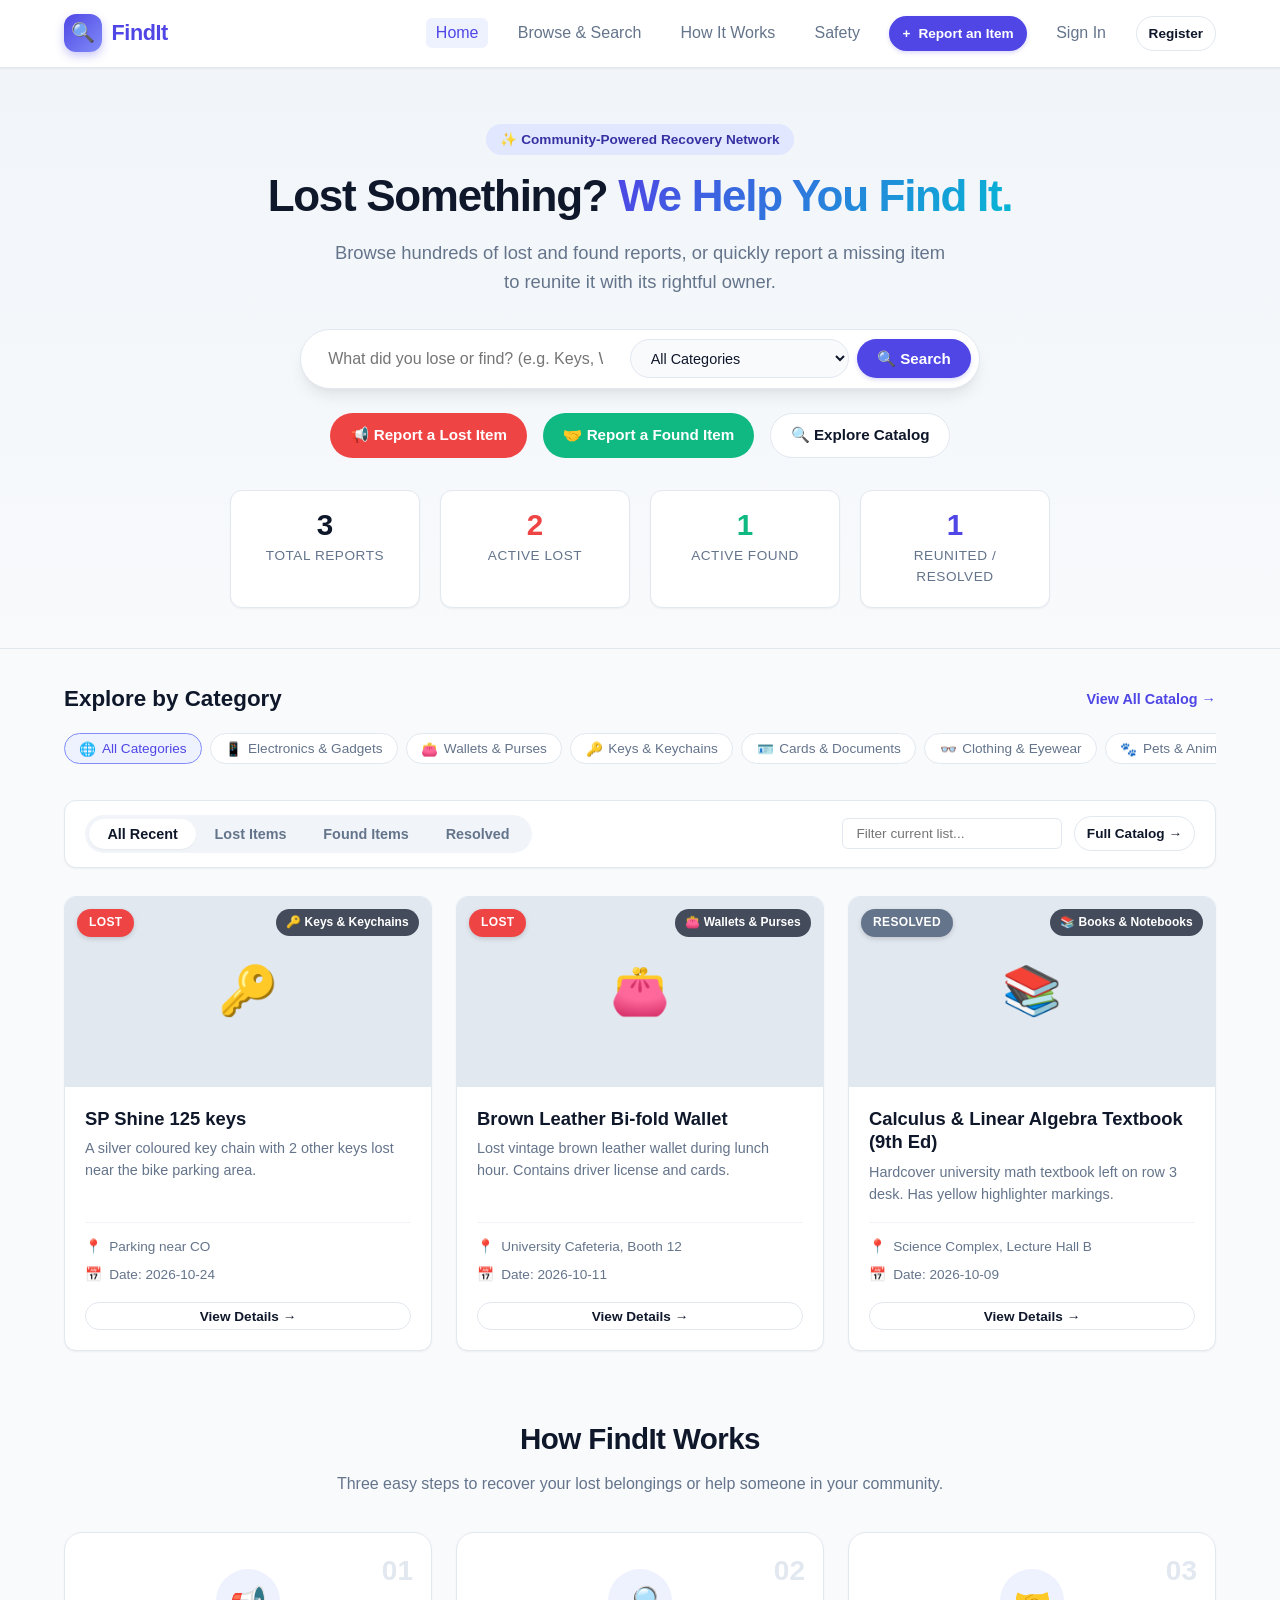
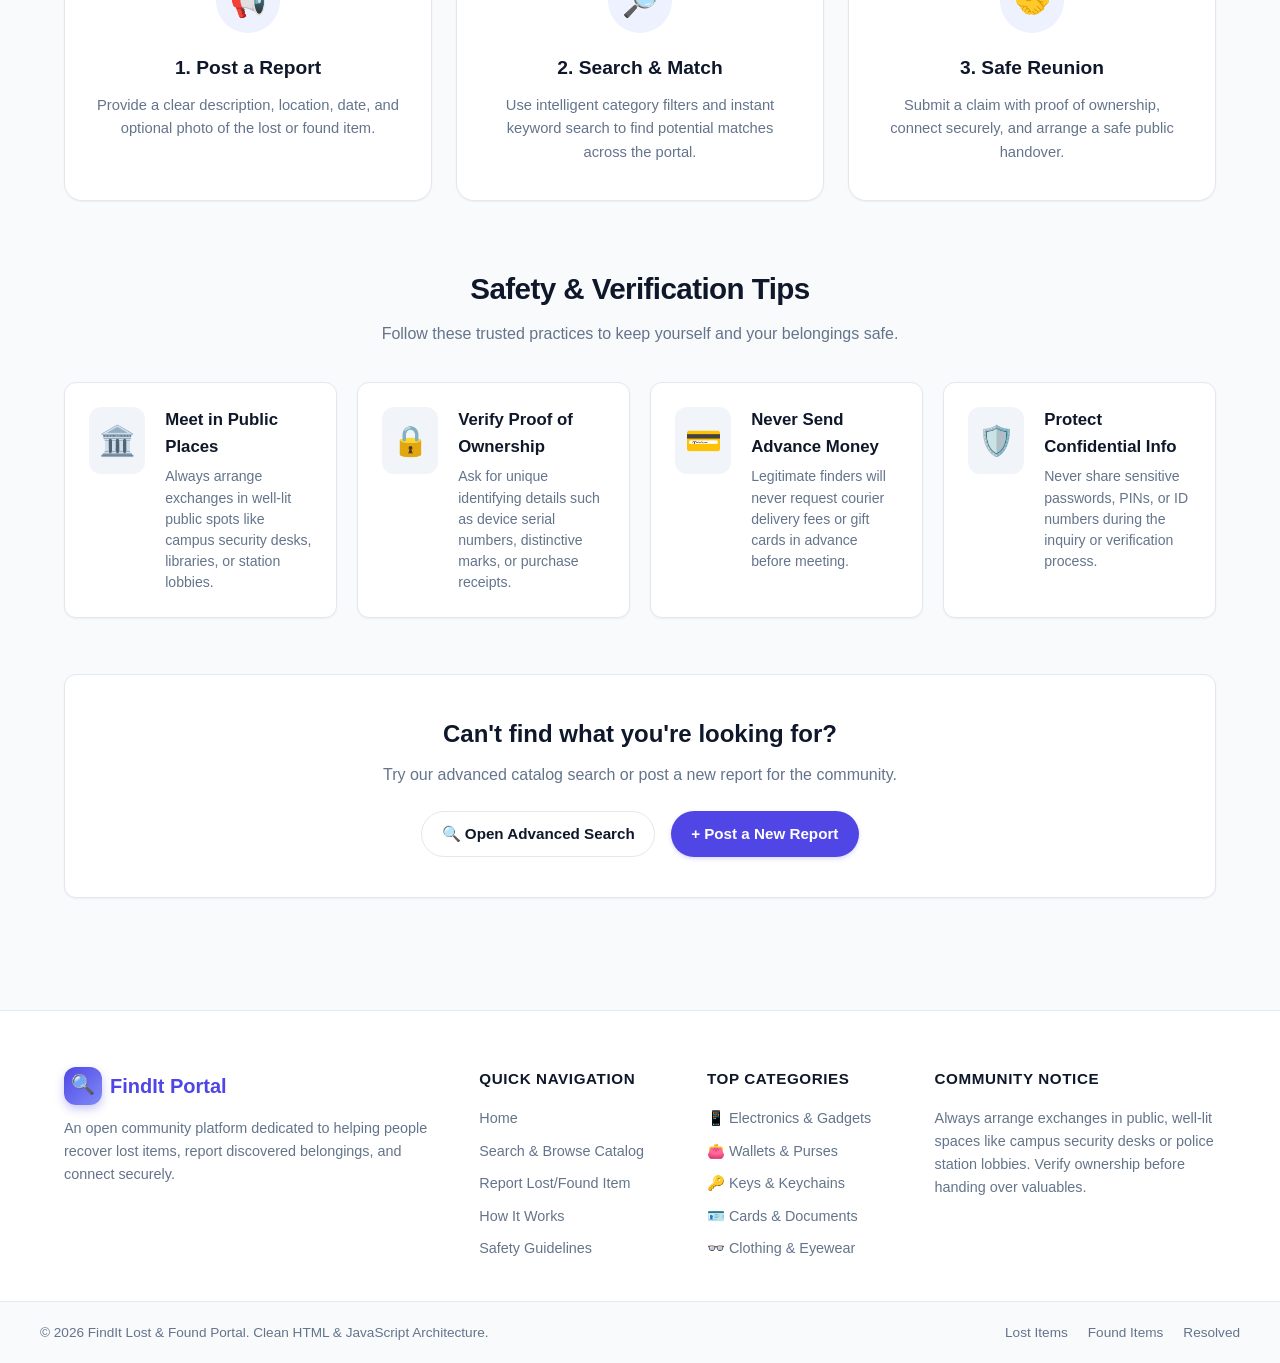
==== index.html @ b6fd7bc1 "add index files" ====
<!DOCTYPE html>
<html lang="en">
<head>
    <meta charset="UTF-8">
    <meta name="viewport" content="width=device-width, initial-scale=1.0">
    <title>FindIt - Reconnecting Lost Belongings</title>
    <meta name="description" content="FindIt is a community-powered lost and found portal. Report lost valuables, find missing items, and connect safely.">
    <!-- Main Stylesheet -->
    <link rel="stylesheet" href="css/style.css">
</head>
<body>
    <div id="homePageMarker"></div>

    <!-- Site Navigation -->
    <header class="header">
        <div class="nav-container">
            <a href="index.html" class="logo">
                <div class="logo-icon">🔍</div>
                <span>FindIt</span>
            </a>

            <!-- Mobile menu button -->
            <button class="mobile-toggle" id="mobileMenuBtn" aria-label="Toggle navigation">
                <span></span>
                <span></span>
                <span></span>
            </button>

            <nav class="nav-menu" id="navMenu">
                <ul class="nav-links">
                    <li>
                        <a href="index.html" class="nav-link active">Home</a>
                    </li>
                    <li>
                        <a href="browse.html" class="nav-link">Browse &amp; Search</a>
                    </li>
                    <li>
                        <a href="#how-it-works" class="nav-link">How It Works</a>
                    </li>
                    <li>
                        <a href="#safety" class="nav-link">Safety</a>
                    </li>
                    <li>
                        <a href="report.html" class="btn btn-primary btn-sm">
                            <span>+</span> Report an Item
                        </a>
                    </li>
                    <li>
                        <a href="login.html" class="nav-link">Sign In</a>
                    </li>
                    <li>
                        <a href="register.html" class="btn btn-secondary btn-sm">Register</a>
                    </li>
                </ul>
            </nav>
        </div>
    </header>

    <!-- Global Toast Container -->
    <div id="toastContainer" class="toast-container"></div>

    <!-- Hero Section -->
    <section class="hero">
        <div class="hero-inner">
            <div class="hero-badge">✨ Community-Powered Recovery Network</div>
            <h1 class="hero-title">Lost Something? <span>We Help You Find It.</span></h1>
            <p class="hero-desc">
                Browse hundreds of lost and found reports, or quickly report a missing item to reunite it with its rightful owner.
            </p>

            <!-- Search Bar Form (Submits to browse.html) -->
            <form id="heroSearchForm" class="search-box-wrapper" action="browse.html" method="GET">
                <input type="text" id="heroSearchInput" name="q" class="search-input" placeholder="What did you lose or find? (e.g. Keys, Wallet, Phone...)" aria-label="Search items">
                
                <select id="heroCategorySelect" name="category" class="search-category-select" aria-label="Select category">
                    <option value="">All Categories</option>
                    <option value="electronics">📱 Electronics &amp; Gadgets</option>
                    <option value="wallets">👛 Wallets &amp; Purses</option>
                    <option value="keys">🔑 Keys &amp; Keychains</option>
                    <option value="documents">🪪 Cards &amp; Documents</option>
                    <option value="clothing">👓 Clothing &amp; Eyewear</option>
                    <option value="pets">🐾 Pets &amp; Animals</option>
                    <option value="books">📚 Books &amp; Notebooks</option>
                    <option value="jewelry">⌚ Jewelry &amp; Watches</option>
                    <option value="other">📦 Other Belongings</option>
                </select>

                <button type="submit" class="btn btn-primary">
                    🔍 Search
                </button>
            </form>

            <!-- Quick Action Buttons -->
            <div style="margin-top: 1.5rem; display: flex; gap: 1rem; justify-content: center; flex-wrap: wrap;">
                <a href="report.html?type=lost" class="btn btn-danger">
                    📢 Report a Lost Item
                </a>
                <a href="report.html?type=found" class="btn btn-success">
                    🤝 Report a Found Item
                </a>
                <a href="browse.html" class="btn btn-secondary">
                    🔍 Explore Catalog
                </a>
            </div>

            <!-- Live Statistics Ribbon -->
            <div class="stats-container">
                <div class="stat-card">
                    <span class="stat-number" id="statTotal">3</span>
                    <span class="stat-label">Total Reports</span>
                </div>
                <div class="stat-card">
                    <span class="stat-number" id="statLost" style="color: var(--lost-color);">2</span>
                    <span class="stat-label">Active Lost</span>
                </div>
                <div class="stat-card">
                    <span class="stat-number" id="statFound" style="color: var(--found-color);">1</span>
                    <span class="stat-label">Active Found</span>
                </div>
                <div class="stat-card">
                    <span class="stat-number" id="statResolved" style="color: var(--primary);">1</span>
                    <span class="stat-label">Reunited / Resolved</span>
                </div>
            </div>
        </div>
    </section>

    <!-- Main Container -->
    <main class="main-wrapper">
        <!-- Category Quick Filters -->
        <div style="display: flex; justify-content: space-between; align-items: center; margin-bottom: 1rem;">
            <h2 style="font-size: 1.4rem; font-weight: 800;">Explore by Category</h2>
            <a href="browse.html" style="color: var(--primary); font-weight: 600; font-size: 0.9rem;">View All Catalog &rarr;</a>
        </div>

        <div class="category-pills">
            <button type="button" class="category-pill active" data-category="all">
                <span>🌐</span> All Categories
            </button>
            <button type="button" class="category-pill" data-category="electronics">
                <span>📱</span> Electronics &amp; Gadgets
            </button>
            <button type="button" class="category-pill" data-category="wallets">
                <span>👛</span> Wallets &amp; Purses
            </button>
            <button type="button" class="category-pill" data-category="keys">
                <span>🔑</span> Keys &amp; Keychains
            </button>
            <button type="button" class="category-pill" data-category="documents">
                <span>🪪</span> Cards &amp; Documents
            </button>
            <button type="button" class="category-pill" data-category="clothing">
                <span>👓</span> Clothing &amp; Eyewear
            </button>
            <button type="button" class="category-pill" data-category="pets">
                <span>🐾</span> Pets &amp; Animals
            </button>
            <button type="button" class="category-pill" data-category="books">
                <span>📚</span> Books &amp; Notebooks
            </button>
            <button type="button" class="category-pill" data-category="jewelry">
                <span>⌚</span> Jewelry &amp; Watches
            </button>
            <button type="button" class="category-pill" data-category="other">
                <span>📦</span> Other
            </button>
        </div>

        <!-- Section Title & Filter Tabs -->
        <div class="filter-bar">
            <div class="type-tabs">
                <button type="button" class="tab-btn active" data-type="all">All Recent</button>
                <button type="button" class="tab-btn" data-type="lost">Lost Items</button>
                <button type="button" class="tab-btn" data-type="found">Found Items</button>
                <button type="button" class="tab-btn" data-type="claimed">Resolved</button>
            </div>
            <div style="display: flex; gap: 0.75rem; align-items: center; flex-wrap: wrap;">
                <input type="text" id="quickSearchInput" class="form-control" style="width: 220px; padding: 0.45rem 0.85rem; font-size: 0.85rem;" placeholder="Filter current list...">
                <a href="browse.html" class="btn btn-secondary btn-sm">Full Catalog &rarr;</a>
            </div>
        </div>

        <!-- Items Grid Container -->
        <div class="items-grid" id="itemsGrid">
            <!-- Cards are loaded dynamically via JS & API, with initial HTML fallback -->
        </div>

        <!-- How It Works Section -->
        <section class="section-block" id="how-it-works">
            <div class="section-header">
                <h2 class="section-title">How FindIt Works</h2>
                <p class="section-subtitle">Three easy steps to recover your lost belongings or help someone in your community.</p>
            </div>

            <div class="steps-grid">
                <div class="step-card">
                    <span class="step-number">01</span>
                    <div class="step-icon">📢</div>
                    <h3 class="step-title">1. Post a Report</h3>
                    <p class="step-desc">
                        Provide a clear description, location, date, and optional photo of the lost or found item.
                    </p>
                </div>

                <div class="step-card">
                    <span class="step-number">02</span>
                    <div class="step-icon">🔎</div>
                    <h3 class="step-title">2. Search &amp; Match</h3>
                    <p class="step-desc">
                        Use intelligent category filters and instant keyword search to find potential matches across the portal.
                    </p>
                </div>

                <div class="step-card">
                    <span class="step-number">03</span>
                    <div class="step-icon">🤝</div>
                    <h3 class="step-title">3. Safe Reunion</h3>
                    <p class="step-desc">
                        Submit a claim with proof of ownership, connect securely, and arrange a safe public handover.
                    </p>
                </div>
            </div>
        </section>

        <!-- Safety Guidelines Section -->
        <section class="section-block" id="safety">
            <div class="section-header">
                <h2 class="section-title">Safety &amp; Verification Tips</h2>
                <p class="section-subtitle">Follow these trusted practices to keep yourself and your belongings safe.</p>
            </div>

            <div class="safety-grid">
                <div class="safety-card">
                    <div class="safety-icon">🏛️</div>
                    <div>
                        <h4>Meet in Public Places</h4>
                        <p>Always arrange exchanges in well-lit public spots like campus security desks, libraries, or station lobbies.</p>
                    </div>
                </div>

                <div class="safety-card">
                    <div class="safety-icon">🔒</div>
                    <div>
                        <h4>Verify Proof of Ownership</h4>
                        <p>Ask for unique identifying details such as device serial numbers, distinctive marks, or purchase receipts.</p>
                    </div>
                </div>

                <div class="safety-card">
                    <div class="safety-icon">💳</div>
                    <div>
                        <h4>Never Send Advance Money</h4>
                        <p>Legitimate finders will never request courier delivery fees or gift cards in advance before meeting.</p>
                    </div>
                </div>

                <div class="safety-card">
                    <div class="safety-icon">🛡️</div>
                    <div>
                        <h4>Protect Confidential Info</h4>
                        <p>Never share sensitive passwords, PINs, or ID numbers during the inquiry or verification process.</p>
                    </div>
                </div>
            </div>
        </section>

        <!-- Bottom CTA Bar -->
        <div style="text-align: center; margin-top: 3.5rem; padding: 2.5rem; background: #ffffff; border-radius: var(--radius-md); border: 1px solid var(--border-color); box-shadow: var(--shadow-sm);">
            <h3 style="font-size: 1.5rem; font-weight: 800; margin-bottom: 0.5rem;">Can't find what you're looking for?</h3>
            <p style="color: var(--text-muted); margin-bottom: 1.5rem;">Try our advanced catalog search or post a new report for the community.</p>
            <div style="display: flex; gap: 1rem; justify-content: center; flex-wrap: wrap;">
                <a href="browse.html" class="btn btn-secondary">🔍 Open Advanced Search</a>
                <a href="report.html" class="btn btn-primary">+ Post a New Report</a>
            </div>
        </div>
    </main>

    <!-- Item Details Modal -->
    <div class="modal-overlay" id="itemDetailModal">
        <div class="modal-box">
            <div class="modal-header">
                <h3 id="detailModalTitle">Item Details</h3>
                <button type="button" class="modal-close-btn" data-close-modal title="Close">&times;</button>
            </div>
            <div class="modal-body" id="detailModalBody">
                <!-- Content inserted dynamically -->
            </div>
        </div>
    </div>

    <!-- Quick Claim Modal Dialog -->
    <div class="modal-overlay" id="claimModal">
        <div class="modal-box">
            <div class="modal-header">
                <h3>Submit Claim Inquiry</h3>
                <button type="button" class="modal-close-btn" data-close-modal title="Close">&times;</button>
            </div>
            <div class="modal-body">
                <p style="font-size: 0.9rem; color: var(--text-muted); margin-bottom: 1.25rem;">
                    You are claiming: <strong id="claimModalItemTitle" style="color: var(--text-main);">this item</strong>. Please provide your contact info and proof of ownership.
                </p>

                <form id="claimForm">
                    <input type="hidden" id="claimItemId" name="item_id" value="">

                    <div class="form-group">
                        <label class="form-label" for="claimantName">Your Full Name <span class="required">*</span></label>
                        <input type="text" id="claimantName" name="claimant_name" class="form-control" placeholder="John Doe" required>
                    </div>

                    <div class="form-group">
                        <label class="form-label" for="claimantEmail">Your Email Address <span class="required">*</span></label>
                        <input type="email" id="claimantEmail" name="claimant_email" class="form-control" placeholder="john@example.com" required>
                    </div>

                    <div class="form-group">
                        <label class="form-label" for="claimantPhone">Phone Number (Optional)</label>
                        <input type="tel" id="claimantPhone" name="claimant_phone" class="form-control" placeholder="+1 (555) 000-0000">
                    </div>

                    <div class="form-group">
                        <label class="form-label" for="claimMessage">Proof of Ownership / Message <span class="required">*</span></label>
                        <textarea id="claimMessage" name="claim_message" class="form-control" rows="3" placeholder="Describe unique identifying features, lock screen image, purchase receipt, serial number, or exact contents..." required></textarea>
                    </div>

                    <div style="display: flex; gap: 0.75rem; justify-content: flex-end; margin-top: 1.5rem;">
                        <button type="button" class="btn btn-secondary" data-close-modal>Cancel</button>
                        <button type="submit" class="btn btn-primary">Send Claim Inquiry</button>
                    </div>
                </form>
            </div>
        </div>
    </div>

    <!-- Global Footer -->
    <footer class="footer">
        <div class="footer-top">
            <div class="footer-col">
                <div class="footer-logo">
                    <span class="logo-icon">🔍</span>
                    <strong>FindIt Portal</strong>
                </div>
                <p class="footer-tagline">
                    An open community platform dedicated to helping people recover lost items, report discovered belongings, and connect securely.
                </p>
            </div>

            <div class="footer-col">
                <h4>Quick Navigation</h4>
                <ul class="footer-links">
                    <li><a href="index.html">Home</a></li>
                    <li><a href="browse.html">Search &amp; Browse Catalog</a></li>
                    <li><a href="report.html">Report Lost/Found Item</a></li>
                    <li><a href="#how-it-works">How It Works</a></li>
                    <li><a href="#safety">Safety Guidelines</a></li>
                </ul>
            </div>

            <div class="footer-col">
                <h4>Top Categories</h4>
                <ul class="footer-links">
                    <li><a href="browse.html?category=electronics">📱 Electronics &amp; Gadgets</a></li>
                    <li><a href="browse.html?category=wallets">👛 Wallets &amp; Purses</a></li>
                    <li><a href="browse.html?category=keys">🔑 Keys &amp; Keychains</a></li>
                    <li><a href="browse.html?category=documents">🪪 Cards &amp; Documents</a></li>
                    <li><a href="browse.html?category=clothing">👓 Clothing &amp; Eyewear</a></li>
                </ul>
            </div>

            <div class="footer-col">
                <h4>Community Notice</h4>
                <p class="footer-text">
                    Always arrange exchanges in public, well-lit spaces like campus security desks or police station lobbies. Verify ownership before handing over valuables.
                </p>
            </div>
        </div>

        <div class="footer-bottom">
            <div class="footer-container">
                <p>&copy; 2026 FindIt Lost &amp; Found Portal. Clean HTML &amp; JavaScript Architecture.</p>
                <div class="footer-bottom-links">
                    <a href="browse.html?type=lost">Lost Items</a>
                    <a href="browse.html?type=found">Found Items</a>
                    <a href="browse.html?type=claimed">Resolved</a>
                </div>
            </div>
        </div>
    </footer>

    <!-- Initial Seed Items Fallback (Enables instant rendering offline/statically) -->
    <script>
        window.initialItems = [
            {
                id: 7,
                type: "lost",
                title: "SP Shine 125 keys",
                category: "keys",
                description: "A silver coloured key chain with 2 other keys lost near the bike parking area.",
                location: "Parking near CO",
                item_date: "2026-10-24",
                image_url: null,
                status: "active",
                contact_name: "Apoorv Pandey",
                contact_email: "apoorvpandey678@gmail.com"
            },
            {
                id: 2,
                type: "lost",
                title: "Brown Leather Bi-fold Wallet",
                category: "wallets",
                description: "Lost vintage brown leather wallet during lunch hour. Contains driver license and cards.",
                location: "University Cafeteria, Booth 12",
                item_date: "2026-10-11",
                image_url: null,
                status: "active",
                contact_name: "John Doe",
                contact_email: "john@example.com"
            },
            {
                id: 6,
                type: "found",
                title: "Calculus & Linear Algebra Textbook (9th Ed)",
                category: "books",
                description: "Hardcover university math textbook left on row 3 desk. Has yellow highlighter markings.",
                location: "Science Complex, Lecture Hall B",
                item_date: "2026-10-09",
                image_url: null,
                status: "claimed",
                contact_name: "Department Helpdesk",
                contact_email: "helpdesk@example.com"
            }
        ];
    </script>

    <!-- Global App Scripts -->
    <script src="js/validation.js"></script>
    <script src="js/app.js"></script>
</body>
</html>
---- css/style.css ----
/* ==========================================================================
   FindIt - Lost & Found Portal Stylesheet
   Modern, Clean, Responsive Design
   ========================================================================== */

:root {
  --primary: #4f46e5;
  --primary-hover: #4338ca;
  --primary-light: #eef2ff;
  --lost-color: #ef4444;
  --lost-light: #fef2f2;
  --found-color: #10b981;
  --found-light: #ecfdf5;
  --claimed-color: #64748b;
  --claimed-light: #f1f5f9;
  --text-main: #0f172a;
  --text-muted: #64748b;
  --bg-body: #f8fafc;
  --bg-card: #ffffff;
  --border-color: #e2e8f0;
  --border-focus: #818cf8;
  --radius-sm: 6px;
  --radius-md: 12px;
  --radius-lg: 18px;
  --radius-full: 9999px;
  --shadow-sm: 0 1px 2px 0 rgb(0 0 0 / 0.05);
  --shadow-md: 0 4px 6px -1px rgb(0 0 0 / 0.08), 0 2px 4px -2px rgb(0 0 0 / 0.06);
  --shadow-lg: 0 10px 15px -3px rgb(0 0 0 / 0.08), 0 4px 6px -4px rgb(0 0 0 / 0.05);
  --shadow-xl: 0 20px 25px -5px rgb(0 0 0 / 0.1), 0 8px 10px -6px rgb(0 0 0 / 0.08);
  --transition: all 0.2s cubic-bezier(0.16, 1, 0.3, 1);
}

* {
  box-sizing: border-box;
  margin: 0;
  padding: 0;
}

body {
  font-family: -apple-system, BlinkMacSystemFont, "Segoe UI", Roboto, "Helvetica Neue", Arial, sans-serif;
  background-color: var(--bg-body);
  color: var(--text-main);
  line-height: 1.6;
  min-height: 100vh;
  display: flex;
  flex-direction: column;
}

a {
  color: inherit;
  text-decoration: none;
}

img {
  max-width: 100%;
  display: block;
}

/* ==========================================================================
   Header & Navigation
   ========================================================================== */
.header {
  background-color: #ffffff;
  border-bottom: 1px solid var(--border-color);
  position: sticky;
  top: 0;
  z-index: 50;
  box-shadow: var(--shadow-sm);
}

.nav-container {
  max-width: 1200px;
  margin: 0 auto;
  padding: 0.9rem 1.5rem;
  display: flex;
  justify-content: space-between;
  align-items: center;
}

.logo {
  display: flex;
  align-items: center;
  gap: 0.6rem;
  font-size: 1.35rem;
  font-weight: 800;
  color: var(--primary);
  letter-spacing: -0.02em;
}

.logo-icon {
  width: 38px;
  height: 38px;
  background: linear-gradient(135deg, var(--primary), #818cf8);
  color: #fff;
  border-radius: var(--radius-md);
  display: flex;
  align-items: center;
  justify-content: center;
  font-size: 1.2rem;
  box-shadow: 0 4px 10px rgba(79, 70, 229, 0.3);
}

.nav-links {
  display: flex;
  align-items: center;
  gap: 1.25rem;
  list-style: none;
}

.user-pill-container {
  display: flex;
  align-items: center;
  gap: 0.75rem;
  padding-left: 0.5rem;
  border-left: 1px solid var(--border-color);
}

.user-greeting {
  font-size: 0.9rem;
  color: var(--text-muted);
}

.admin-badge {
  background: #fef3c7;
  color: #b45309;
  padding: 0.2rem 0.6rem;
  border-radius: var(--radius-full);
  font-size: 0.75rem;
  font-weight: 700;
  text-transform: uppercase;
}

.mobile-toggle {
  display: none;
  background: transparent;
  border: none;
  cursor: pointer;
  padding: 0.5rem;
  flex-direction: column;
  gap: 5px;
}

.mobile-toggle span {
  display: block;
  width: 24px;
  height: 2px;
  background-color: var(--text-main);
  transition: var(--transition);
}

/* ==========================================================================
   Alerts & Notifications
   ========================================================================== */
.flash-wrapper {
  max-width: 1200px;
  margin: 1rem auto 0;
  padding: 0 1.5rem;
}

.alert {
  padding: 1rem 1.25rem;
  border-radius: var(--radius-md);
  margin-bottom: 1.25rem;
  display: flex;
  align-items: center;
  gap: 0.85rem;
  font-size: 0.95rem;
  font-weight: 500;
  box-shadow: var(--shadow-sm);
  position: relative;
}

.alert-success {
  background-color: #ecfdf5;
  color: #065f46;
  border: 1px solid #a7f3d0;
}

.alert-danger {
  background-color: #fef2f2;
  color: #991b1b;
  border: 1px solid #fecaca;
}

.alert-warning {
  background-color: #fffbeb;
  color: #92400e;
  border: 1px solid #fde68a;
}

.alert-info {
  background-color: #eff6ff;
  color: #1e40af;
  border: 1px solid #bfdbfe;
}

.alert-icon {
  font-size: 1.25rem;
  font-weight: 800;
  line-height: 1;
}

.alert-content {
  flex: 1;
}

.alert-close {
  background: transparent;
  border: none;
  font-size: 1.25rem;
  cursor: pointer;
  color: inherit;
  opacity: 0.6;
  transition: opacity 0.2s;
}

.alert-close:hover {
  opacity: 1;
}

/* Form Validation States */
.field-error {
  color: var(--lost-color);
  font-size: 0.82rem;
  margin-top: 0.35rem;
  display: block;
  font-weight: 500;
}

.form-control.is-invalid {
  border-color: var(--lost-color) !important;
  background-color: #fffafa;
}

.form-control.is-valid {
  border-color: var(--found-color) !important;
}

/* Breadcrumbs */
.breadcrumbs {
  display: flex;
  align-items: center;
  gap: 0.5rem;
  font-size: 0.85rem;
  color: var(--text-muted);
  margin-bottom: 1.5rem;
}

.breadcrumbs a {
  color: var(--primary);
  text-decoration: none;
}

.breadcrumbs a:hover {
  text-decoration: underline;
}

.breadcrumbs span.divider {
  color: #cbd5e1;
}

.nav-link {
  font-weight: 500;
  color: var(--text-muted);
  transition: var(--transition);
  padding: 0.4rem 0.6rem;
  border-radius: var(--radius-sm);
}

.nav-link:hover, .nav-link.active {
  color: var(--primary);
  background: var(--primary-light);
}

.btn {
  display: inline-flex;
  align-items: center;
  justify-content: center;
  gap: 0.5rem;
  padding: 0.6rem 1.2rem;
  border-radius: var(--radius-full);
  font-weight: 600;
  font-size: 0.95rem;
  cursor: pointer;
  transition: var(--transition);
  border: 1px solid transparent;
  outline: none;
}

.btn-primary {
  background-color: var(--primary);
  color: #ffffff;
  box-shadow: 0 2px 4px rgba(79, 70, 229, 0.2);
}

.btn-primary:hover {
  background-color: var(--primary-hover);
  transform: translateY(-1px);
  box-shadow: 0 4px 8px rgba(79, 70, 229, 0.3);
}

.btn-secondary {
  background-color: #ffffff;
  color: var(--text-main);
  border-color: var(--border-color);
}

.btn-secondary:hover {
  background-color: #f1f5f9;
  border-color: #cbd5e1;
}

.btn-danger {
  background-color: var(--lost-color);
  color: #ffffff;
}

.btn-danger:hover {
  background-color: #dc2626;
}

.btn-success {
  background-color: var(--found-color);
  color: #ffffff;
}

.btn-success:hover {
  background-color: #059669;
}

.btn-sm {
  padding: 0.35rem 0.75rem;
  font-size: 0.85rem;
}

/* ==========================================================================
   Hero Section
   ========================================================================== */
.hero {
  background: linear-gradient(180deg, #f1f5f9 0%, var(--bg-body) 100%);
  padding: 3.5rem 1.5rem 2.5rem;
  text-align: center;
  border-bottom: 1px solid var(--border-color);
}

.hero-inner {
  max-width: 820px;
  margin: 0 auto;
}

.hero-badge {
  display: inline-flex;
  align-items: center;
  gap: 0.4rem;
  padding: 0.3rem 0.9rem;
  background-color: #e0e7ff;
  color: #3730a3;
  border-radius: var(--radius-full);
  font-size: 0.85rem;
  font-weight: 600;
  margin-bottom: 1rem;
}

.hero-title {
  font-size: 2.75rem;
  font-weight: 800;
  letter-spacing: -0.03em;
  line-height: 1.15;
  color: #0f172a;
  margin-bottom: 1rem;
}

.hero-title span {
  background: linear-gradient(120deg, #4f46e5, #06b6d4);
  -webkit-background-clip: text;
  -webkit-text-fill-color: transparent;
}

.hero-desc {
  font-size: 1.15rem;
  color: var(--text-muted);
  margin-bottom: 2rem;
  max-width: 620px;
  margin-left: auto;
  margin-right: auto;
}

/* Quick Search Box */
.search-box-wrapper {
  background: #ffffff;
  padding: 0.5rem;
  border-radius: var(--radius-full);
  box-shadow: var(--shadow-lg);
  border: 1px solid var(--border-color);
  display: flex;
  align-items: center;
  gap: 0.5rem;
  max-width: 680px;
  margin: 0 auto;
}

.search-input {
  flex: 1;
  border: none;
  outline: none;
  padding: 0.75rem 1.2rem;
  font-size: 1rem;
  background: transparent;
}

.search-category-select {
  border: none;
  background: #f8fafc;
  padding: 0.6rem 1rem;
  border-radius: var(--radius-full);
  font-size: 0.9rem;
  font-weight: 500;
  color: var(--text-main);
  outline: none;
  cursor: pointer;
  border: 1px solid var(--border-color);
}

/* Stats Ribbon */
.stats-container {
  display: grid;
  grid-template-columns: repeat(4, 1fr);
  gap: 1.25rem;
  max-width: 900px;
  margin: 2rem auto 0;
}

.stat-card {
  background: #ffffff;
  padding: 1.2rem 1rem;
  border-radius: var(--radius-md);
  border: 1px solid var(--border-color);
  box-shadow: var(--shadow-sm);
  display: flex;
  flex-direction: column;
  align-items: center;
  transition: var(--transition);
}

.stat-card:hover {
  transform: translateY(-2px);
  box-shadow: var(--shadow-md);
}

.stat-number {
  font-size: 1.85rem;
  font-weight: 800;
  color: var(--text-main);
  line-height: 1;
  margin-bottom: 0.3rem;
}

.stat-label {
  font-size: 0.85rem;
  color: var(--text-muted);
  font-weight: 500;
  text-transform: uppercase;
  letter-spacing: 0.04em;
}

/* ==========================================================================
   Main Content Layout & Filter Tabs
   ========================================================================== */
.main-wrapper {
  max-width: 1200px;
  margin: 2rem auto;
  padding: 0 1.5rem;
  flex: 1;
  width: 100%;
}

.filter-bar {
  display: flex;
  flex-wrap: wrap;
  justify-content: space-between;
  align-items: center;
  gap: 1rem;
  margin-bottom: 1.75rem;
  background: #ffffff;
  padding: 0.85rem 1.25rem;
  border-radius: var(--radius-md);
  border: 1px solid var(--border-color);
  box-shadow: var(--shadow-sm);
}

.type-tabs {
  display: flex;
  background: #f1f5f9;
  padding: 0.25rem;
  border-radius: var(--radius-full);
}

.tab-btn {
  padding: 0.45rem 1.15rem;
  border-radius: var(--radius-full);
  font-size: 0.9rem;
  font-weight: 600;
  border: none;
  background: transparent;
  color: var(--text-muted);
  cursor: pointer;
  transition: var(--transition);
}

.tab-btn.active {
  background: #ffffff;
  color: var(--text-main);
  box-shadow: var(--shadow-sm);
}

.sort-wrapper {
  display: flex;
  align-items: center;
  gap: 0.5rem;
  font-size: 0.9rem;
  color: var(--text-muted);
}

.sort-select {
  padding: 0.45rem 0.8rem;
  border-radius: var(--radius-sm);
  border: 1px solid var(--border-color);
  background: #ffffff;
  font-size: 0.9rem;
  color: var(--text-main);
  outline: none;
  cursor: pointer;
}

/* Category Pills Bar */
.category-pills {
  display: flex;
  gap: 0.5rem;
  overflow-x: auto;
  padding-bottom: 0.75rem;
  margin-bottom: 1.5rem;
  scrollbar-width: thin;
}

.category-pill {
  white-space: nowrap;
  padding: 0.4rem 0.9rem;
  border-radius: var(--radius-full);
  font-size: 0.85rem;
  font-weight: 500;
  background: #ffffff;
  border: 1px solid var(--border-color);
  color: var(--text-muted);
  cursor: pointer;
  transition: var(--transition);
  display: inline-flex;
  align-items: center;
  gap: 0.35rem;
}

.category-pill:hover, .category-pill.active {
  background: var(--primary-light);
  color: var(--primary);
  border-color: var(--border-focus);
}

/* ==========================================================================
   Items Grid & Cards
   ========================================================================== */
.items-grid {
  display: grid;
  grid-template-columns: repeat(auto-fill, minmax(290px, 1fr));
  gap: 1.5rem;
}

.item-card {
  background: var(--bg-card);
  border-radius: var(--radius-md);
  border: 1px solid var(--border-color);
  overflow: hidden;
  box-shadow: var(--shadow-sm);
  transition: var(--transition);
  display: flex;
  flex-direction: column;
}

.item-card:hover {
  transform: translateY(-4px);
  box-shadow: var(--shadow-lg);
  border-color: #cbd5e1;
}

.card-img-wrapper {
  position: relative;
  height: 190px;
  background-color: #e2e8f0;
  display: flex;
  align-items: center;
  justify-content: center;
  overflow: hidden;
}

.card-img {
  width: 100%;
  height: 100%;
  object-fit: cover;
  transition: transform 0.3s ease;
}

.item-card:hover .card-img {
  transform: scale(1.03);
}

.card-placeholder-icon {
  font-size: 3rem;
  color: #94a3b8;
}

/* Badges */
.badge {
  position: absolute;
  top: 12px;
  left: 12px;
  padding: 0.3rem 0.75rem;
  border-radius: var(--radius-full);
  font-size: 0.75rem;
  font-weight: 700;
  letter-spacing: 0.03em;
  text-transform: uppercase;
  box-shadow: 0 2px 5px rgba(0,0,0,0.15);
}

.badge-lost {
  background-color: var(--lost-color);
  color: #ffffff;
}

.badge-found {
  background-color: var(--found-color);
  color: #ffffff;
}

.badge-claimed {
  background-color: var(--claimed-color);
  color: #ffffff;
}

.category-tag {
  position: absolute;
  top: 12px;
  right: 12px;
  padding: 0.25rem 0.65rem;
  border-radius: var(--radius-full);
  font-size: 0.75rem;
  font-weight: 600;
  background-color: rgba(15, 23, 42, 0.75);
  color: #ffffff;
  backdrop-filter: blur(4px);
}

.card-body {
  padding: 1.25rem;
  display: flex;
  flex-direction: column;
  flex: 1;
}

.card-title {
  font-size: 1.15rem;
  font-weight: 700;
  color: var(--text-main);
  margin-bottom: 0.5rem;
  line-height: 1.3;
}

.card-desc {
  font-size: 0.9rem;
  color: var(--text-muted);
  margin-bottom: 1rem;
  line-height: 1.5;
  display: -webkit-box;
  -webkit-line-clamp: 2;
  -webkit-box-orient: vertical;
  overflow: hidden;
  flex: 1;
}

.card-meta {
  display: flex;
  flex-direction: column;
  gap: 0.4rem;
  font-size: 0.85rem;
  color: var(--text-muted);
  border-top: 1px solid #f1f5f9;
  padding-top: 0.85rem;
  margin-bottom: 1rem;
}

.meta-item {
  display: flex;
  align-items: center;
  gap: 0.45rem;
}

.card-actions {
  display: flex;
  gap: 0.5rem;
}

/* Empty State */
.empty-state {
  grid-column: 1 / -1;
  text-align: center;
  padding: 4rem 1.5rem;
  background: #ffffff;
  border-radius: var(--radius-md);
  border: 1px dashed var(--border-color);
}

.empty-state-icon {
  font-size: 3.5rem;
  margin-bottom: 1rem;
  color: #94a3b8;
}

.empty-state h3 {
  font-size: 1.35rem;
  font-weight: 700;
  margin-bottom: 0.5rem;
}

.empty-state p {
  color: var(--text-muted);
  margin-bottom: 1.5rem;
}

/* ==========================================================================
   Report & Form Pages
   ========================================================================== */
.form-container {
  max-width: 760px;
  margin: 2.5rem auto;
  background: #ffffff;
  padding: 2.5rem;
  border-radius: var(--radius-lg);
  border: 1px solid var(--border-color);
  box-shadow: var(--shadow-md);
}

.form-header {
  margin-bottom: 2rem;
  text-align: center;
}

.form-header h1 {
  font-size: 2rem;
  font-weight: 800;
  letter-spacing: -0.02em;
  margin-bottom: 0.5rem;
}

.form-header p {
  color: var(--text-muted);
}

/* Type Toggle Buttons */
.type-selector {
  display: grid;
  grid-template-columns: 1fr 1fr;
  gap: 1rem;
  margin-bottom: 2rem;
}

.type-option-label {
  display: flex;
  flex-direction: column;
  align-items: center;
  justify-content: center;
  padding: 1.25rem 1rem;
  border: 2px solid var(--border-color);
  border-radius: var(--radius-md);
  cursor: pointer;
  transition: var(--transition);
  font-weight: 700;
  font-size: 1.05rem;
  text-align: center;
  position: relative;
}

.type-option-label input[type="radio"] {
  position: absolute;
  opacity: 0;
}

.type-option-label.lost-option {
  color: var(--lost-color);
}

.type-option-label.found-option {
  color: var(--found-color);
}

.type-option-label:has(input:checked) {
  border-color: currentColor;
  background-color: #f8fafc;
  box-shadow: 0 0 0 3px rgba(79, 70, 229, 0.15);
}

.type-option-label.lost-option:has(input:checked) {
  background-color: var(--lost-light);
  box-shadow: 0 0 0 3px rgba(239, 68, 68, 0.2);
}

.type-option-label.found-option:has(input:checked) {
  background-color: var(--found-light);
  box-shadow: 0 0 0 3px rgba(16, 185, 129, 0.2);
}

.type-option-label span.sub-text {
  font-size: 0.85rem;
  font-weight: 400;
  color: var(--text-muted);
  margin-top: 0.25rem;
}

/* Form Groups */
.form-grid {
  display: grid;
  grid-template-columns: 1fr 1fr;
  gap: 1.25rem;
}

.form-group {
  margin-bottom: 1.25rem;
  display: flex;
  flex-direction: column;
}

.form-group.full-width {
  grid-column: 1 / -1;
}

.form-label {
  font-size: 0.9rem;
  font-weight: 600;
  margin-bottom: 0.4rem;
  color: var(--text-main);
}

.form-label span.required {
  color: var(--lost-color);
}

.form-control {
  width: 100%;
  padding: 0.75rem 1rem;
  border-radius: var(--radius-sm);
  border: 1px solid var(--border-color);
  background-color: #ffffff;
  font-size: 0.95rem;
  color: var(--text-main);
  outline: none;
  transition: var(--transition);
}

.form-control:focus {
  border-color: var(--primary);
  box-shadow: 0 0 0 3px rgba(79, 70, 229, 0.15);
}

textarea.form-control {
  min-height: 110px;
  resize: vertical;
}

/* Image Upload Area */
.file-upload-box {
  border: 2px dashed var(--border-color);
  padding: 1.75rem;
  border-radius: var(--radius-md);
  text-align: center;
  background-color: #f8fafc;
  cursor: pointer;
  transition: var(--transition);
  position: relative;
}

.file-upload-box:hover {
  border-color: var(--primary);
  background-color: var(--primary-light);
}

.file-upload-box input[type="file"] {
  position: absolute;
  top: 0;
  left: 0;
  width: 100%;
  height: 100%;
  opacity: 0;
  cursor: pointer;
}

.upload-icon {
  font-size: 2.2rem;
  color: var(--primary);
  margin-bottom: 0.5rem;
}

.image-preview-container {
  margin-top: 1rem;
  position: relative;
  max-width: 220px;
  margin-left: auto;
  margin-right: auto;
  display: none;
}

.image-preview-container img {
  width: 100%;
  height: 160px;
  object-fit: cover;
  border-radius: var(--radius-md);
  box-shadow: var(--shadow-md);
  border: 2px solid #ffffff;
}

.remove-img-btn {
  position: absolute;
  top: -8px;
  right: -8px;
  background: var(--lost-color);
  color: #fff;
  border: none;
  border-radius: 50%;
  width: 26px;
  height: 26px;
  font-size: 0.85rem;
  cursor: pointer;
  display: flex;
  align-items: center;
  justify-content: center;
}

/* ==========================================================================
   Item Detail View (`item.php`)
   ========================================================================== */
.detail-layout {
  display: grid;
  grid-template-columns: 1fr 1fr;
  gap: 2.5rem;
  background: #ffffff;
  padding: 2.5rem;
  border-radius: var(--radius-lg);
  border: 1px solid var(--border-color);
  box-shadow: var(--shadow-md);
  margin-top: 1.5rem;
}

.detail-img-box {
  border-radius: var(--radius-md);
  overflow: hidden;
  background-color: #f1f5f9;
  min-height: 380px;
  display: flex;
  align-items: center;
  justify-content: center;
  border: 1px solid var(--border-color);
}

.detail-img-box img {
  width: 100%;
  height: 100%;
  object-fit: cover;
}

.detail-info {
  display: flex;
  flex-direction: column;
}

.detail-badges {
  display: flex;
  align-items: center;
  gap: 0.75rem;
  margin-bottom: 1rem;
}

.detail-title {
  font-size: 2rem;
  font-weight: 800;
  margin-bottom: 1rem;
  line-height: 1.25;
}

.detail-meta-list {
  display: grid;
  grid-template-columns: 1fr 1fr;
  gap: 1rem;
  background: #f8fafc;
  padding: 1.25rem;
  border-radius: var(--radius-md);
  margin-bottom: 1.5rem;
  border: 1px solid var(--border-color);
}

.detail-meta-item strong {
  display: block;
  font-size: 0.8rem;
  text-transform: uppercase;
  color: var(--text-muted);
  margin-bottom: 0.2rem;
}

.detail-meta-item span {
  font-size: 0.95rem;
  font-weight: 600;
  color: var(--text-main);
}

.detail-desc-block {
  margin-bottom: 1.5rem;
}

.detail-desc-block h3 {
  font-size: 1.1rem;
  font-weight: 700;
  margin-bottom: 0.5rem;
}

.claim-box {
  background: var(--primary-light);
  border: 1px solid #c7d2fe;
  padding: 1.5rem;
  border-radius: var(--radius-md);
  margin-top: auto;
}

.claim-box h4 {
  font-size: 1.15rem;
  font-weight: 700;
  color: #3730a3;
  margin-bottom: 0.4rem;
}

.claim-box p {
  font-size: 0.9rem;
  color: #4338ca;
  margin-bottom: 1rem;
}

/* ==========================================================================
   Admin / Management Table (`manage.php`)
   ========================================================================== */
.table-container {
  background: #ffffff;
  border-radius: var(--radius-md);
  border: 1px solid var(--border-color);
  box-shadow: var(--shadow-sm);
  overflow-x: auto;
}

.data-table {
  width: 100%;
  border-collapse: collapse;
  text-align: left;
}

.data-table th, .data-table td {
  padding: 1rem 1.2rem;
  border-bottom: 1px solid var(--border-color);
}

.data-table th {
  background-color: #f8fafc;
  font-weight: 700;
  font-size: 0.85rem;
  text-transform: uppercase;
  color: var(--text-muted);
}

.data-table tr:hover {
  background-color: #f8fafc;
}

/* Status Badges inside tables */
.status-pill {
  display: inline-block;
  padding: 0.25rem 0.65rem;
  border-radius: var(--radius-full);
  font-size: 0.75rem;
  font-weight: 700;
  text-transform: uppercase;
}

.status-active {
  background-color: #dbeafe;
  color: #1e40af;
}

.status-claimed {
  background-color: #fef3c7;
  color: #92400e;
}

.status-returned {
  background-color: #d1fae5;
  color: #065f46;
}

/* ==========================================================================
   Modal Dialog & Toast Notifications
   ========================================================================== */
.modal-overlay {
  position: fixed;
  top: 0;
  left: 0;
  width: 100%;
  height: 100%;
  background: rgba(15, 23, 42, 0.6);
  backdrop-filter: blur(4px);
  display: flex;
  align-items: center;
  justify-content: center;
  z-index: 100;
  opacity: 0;
  pointer-events: none;
  transition: opacity 0.25s ease;
  padding: 1rem;
}

.modal-overlay.open {
  opacity: 1;
  pointer-events: auto;
}

.modal-box {
  background: #ffffff;
  border-radius: var(--radius-lg);
  max-width: 520px;
  width: 100%;
  box-shadow: var(--shadow-xl);
  overflow: hidden;
  transform: translateY(20px) scale(0.97);
  transition: transform 0.25s ease;
}

.modal-overlay.open .modal-box {
  transform: translateY(0) scale(1);
}

.modal-header {
  padding: 1.25rem 1.5rem;
  border-bottom: 1px solid var(--border-color);
  display: flex;
  justify-content: space-between;
  align-items: center;
}

.modal-header h3 {
  font-size: 1.25rem;
  font-weight: 700;
}

.modal-close-btn {
  background: transparent;
  border: none;
  font-size: 1.5rem;
  color: var(--text-muted);
  cursor: pointer;
}

.modal-body {
  padding: 1.5rem;
}

/* Toast */
.toast-container {
  position: fixed;
  bottom: 24px;
  right: 24px;
  display: flex;
  flex-direction: column;
  gap: 0.75rem;
  z-index: 9999;
}

.toast {
  padding: 0.85rem 1.35rem;
  background: #0f172a;
  color: #ffffff;
  border-radius: var(--radius-md);
  box-shadow: var(--shadow-lg);
  font-size: 0.95rem;
  font-weight: 500;
  display: flex;
  align-items: center;
  gap: 0.6rem;
  animation: slideIn 0.3s cubic-bezier(0.16, 1, 0.3, 1);
}

.toast.toast-success {
  background: #065f46;
}

.toast.toast-error {
  background: #991b1b;
}

@keyframes slideIn {
  from {
    transform: translateY(100%);
    opacity: 0;
  }
  to {
    transform: translateY(0);
    opacity: 1;
  }
}

/* ==========================================================================
   Section Headers, Steps & Safety Tips
   ========================================================================== */
.section-block {
  margin-top: 4rem;
}

.section-header {
  text-align: center;
  margin-bottom: 2.25rem;
}

.section-title {
  font-size: 1.85rem;
  font-weight: 800;
  margin-bottom: 0.5rem;
  color: var(--text-main);
  letter-spacing: -0.02em;
}

.section-subtitle {
  color: var(--text-muted);
  font-size: 1rem;
  max-width: 620px;
  margin: 0 auto;
}

.steps-grid {
  display: grid;
  grid-template-columns: repeat(3, 1fr);
  gap: 1.5rem;
}

.step-card {
  background: #ffffff;
  border: 1px solid var(--border-color);
  border-radius: var(--radius-lg);
  padding: 2.25rem 1.75rem;
  text-align: center;
  box-shadow: var(--shadow-sm);
  transition: var(--transition);
  position: relative;
}

.step-card:hover {
  transform: translateY(-4px);
  box-shadow: var(--shadow-md);
  border-color: var(--border-focus);
}

.step-number {
  position: absolute;
  top: 16px;
  right: 18px;
  font-size: 1.75rem;
  font-weight: 900;
  color: #e2e8f0;
}

.step-icon {
  width: 64px;
  height: 64px;
  border-radius: 50%;
  background: var(--primary-light);
  color: var(--primary);
  display: flex;
  align-items: center;
  justify-content: center;
  font-size: 1.85rem;
  margin: 0 auto 1.25rem;
}

.step-title {
  font-size: 1.2rem;
  font-weight: 700;
  margin-bottom: 0.6rem;
  color: var(--text-main);
}

.step-desc {
  font-size: 0.92rem;
  color: var(--text-muted);
  line-height: 1.6;
}

.safety-grid {
  display: grid;
  grid-template-columns: repeat(auto-fit, minmax(260px, 1fr));
  gap: 1.25rem;
}

.safety-card {
  background: #ffffff;
  border: 1px solid var(--border-color);
  border-radius: var(--radius-md);
  padding: 1.5rem;
  display: flex;
  gap: 1.25rem;
  align-items: flex-start;
  box-shadow: var(--shadow-sm);
}

.safety-icon {
  font-size: 1.85rem;
  flex-shrink: 0;
  padding: 0.6rem;
  background: #f1f5f9;
  border-radius: var(--radius-md);
}

.safety-card h4 {
  font-size: 1.05rem;
  font-weight: 700;
  margin-bottom: 0.35rem;
  color: var(--text-main);
}

.safety-card p {
  font-size: 0.88rem;
  color: var(--text-muted);
  line-height: 1.5;
}

/* ==========================================================================
   Footer
   ========================================================================== */
.footer {
  background-color: #ffffff;
  border-top: 1px solid var(--border-color);
  margin-top: 5rem;
  font-size: 0.9rem;
  color: var(--text-muted);
}

.footer-top {
  max-width: 1200px;
  margin: 0 auto;
  padding: 3.5rem 1.5rem 2.5rem;
  display: grid;
  grid-template-columns: 2fr 1fr 1fr 1.5fr;
  gap: 2.5rem;
}

.footer-logo {
  display: flex;
  align-items: center;
  gap: 0.5rem;
  font-size: 1.25rem;
  font-weight: 800;
  color: var(--primary);
  margin-bottom: 0.75rem;
}

.footer-tagline {
  font-size: 0.9rem;
  line-height: 1.6;
  margin-bottom: 1.25rem;
  color: var(--text-muted);
}


.footer-col h4 {
  font-size: 0.95rem;
  font-weight: 700;
  color: var(--text-main);
  text-transform: uppercase;
  letter-spacing: 0.04em;
  margin-bottom: 1rem;
}

.footer-links {
  list-style: none;
  display: flex;
  flex-direction: column;
  gap: 0.6rem;
}

.footer-links a {
  color: var(--text-muted);
  transition: var(--transition);
}

.footer-links a:hover {
  color: var(--primary);
  padding-left: 3px;
}

.footer-bottom {
  border-top: 1px solid var(--border-color);
  padding: 1.25rem 1.5rem;
  background: #f8fafc;
}

.footer-container {
  max-width: 1200px;
  margin: 0 auto;
  display: flex;
  justify-content: space-between;
  align-items: center;
  flex-wrap: wrap;
  gap: 1rem;
  font-size: 0.85rem;
}

.footer-bottom-links {
  display: flex;
  gap: 1.25rem;
}

.footer-bottom-links a:hover {
  color: var(--primary);
}

/* ==========================================================================
   Responsive Breakpoints
   ========================================================================== */
@media (max-width: 900px) {
  .footer-top {
    grid-template-columns: 1fr 1fr;
  }
}

@media (max-width: 768px) {
  .hero-title {
    font-size: 2rem;
  }

  .mobile-toggle {
    display: flex;
  }

  .nav-menu {
    position: absolute;
    top: 100%;
    left: 0;
    width: 100%;
    background: #ffffff;
    border-bottom: 1px solid var(--border-color);
    box-shadow: var(--shadow-md);
    padding: 1.25rem 1.5rem;
    display: none;
  }

  .nav-menu.open {
    display: block;
  }

  .nav-links {
    flex-direction: column;
    align-items: flex-start;
    gap: 1rem;
  }

  .user-pill-container {
    border-left: none;
    border-top: 1px solid var(--border-color);
    padding-top: 0.75rem;
    width: 100%;
    justify-content: space-between;
  }

  .search-box-wrapper {
    flex-direction: column;
    border-radius: var(--radius-lg);
  }

  .search-box-wrapper button {
    width: 100%;
  }

  .steps-grid {
    grid-template-columns: 1fr;
  }

  .stats-container {
    grid-template-columns: repeat(2, 1fr);
  }

  .detail-layout {
    grid-template-columns: 1fr;
  }

  .form-grid {
    grid-template-columns: 1fr;
  }

  .footer-top {
    grid-template-columns: 1fr;
  }

  .footer-container {
    flex-direction: column;
    text-align: center;
  }
}
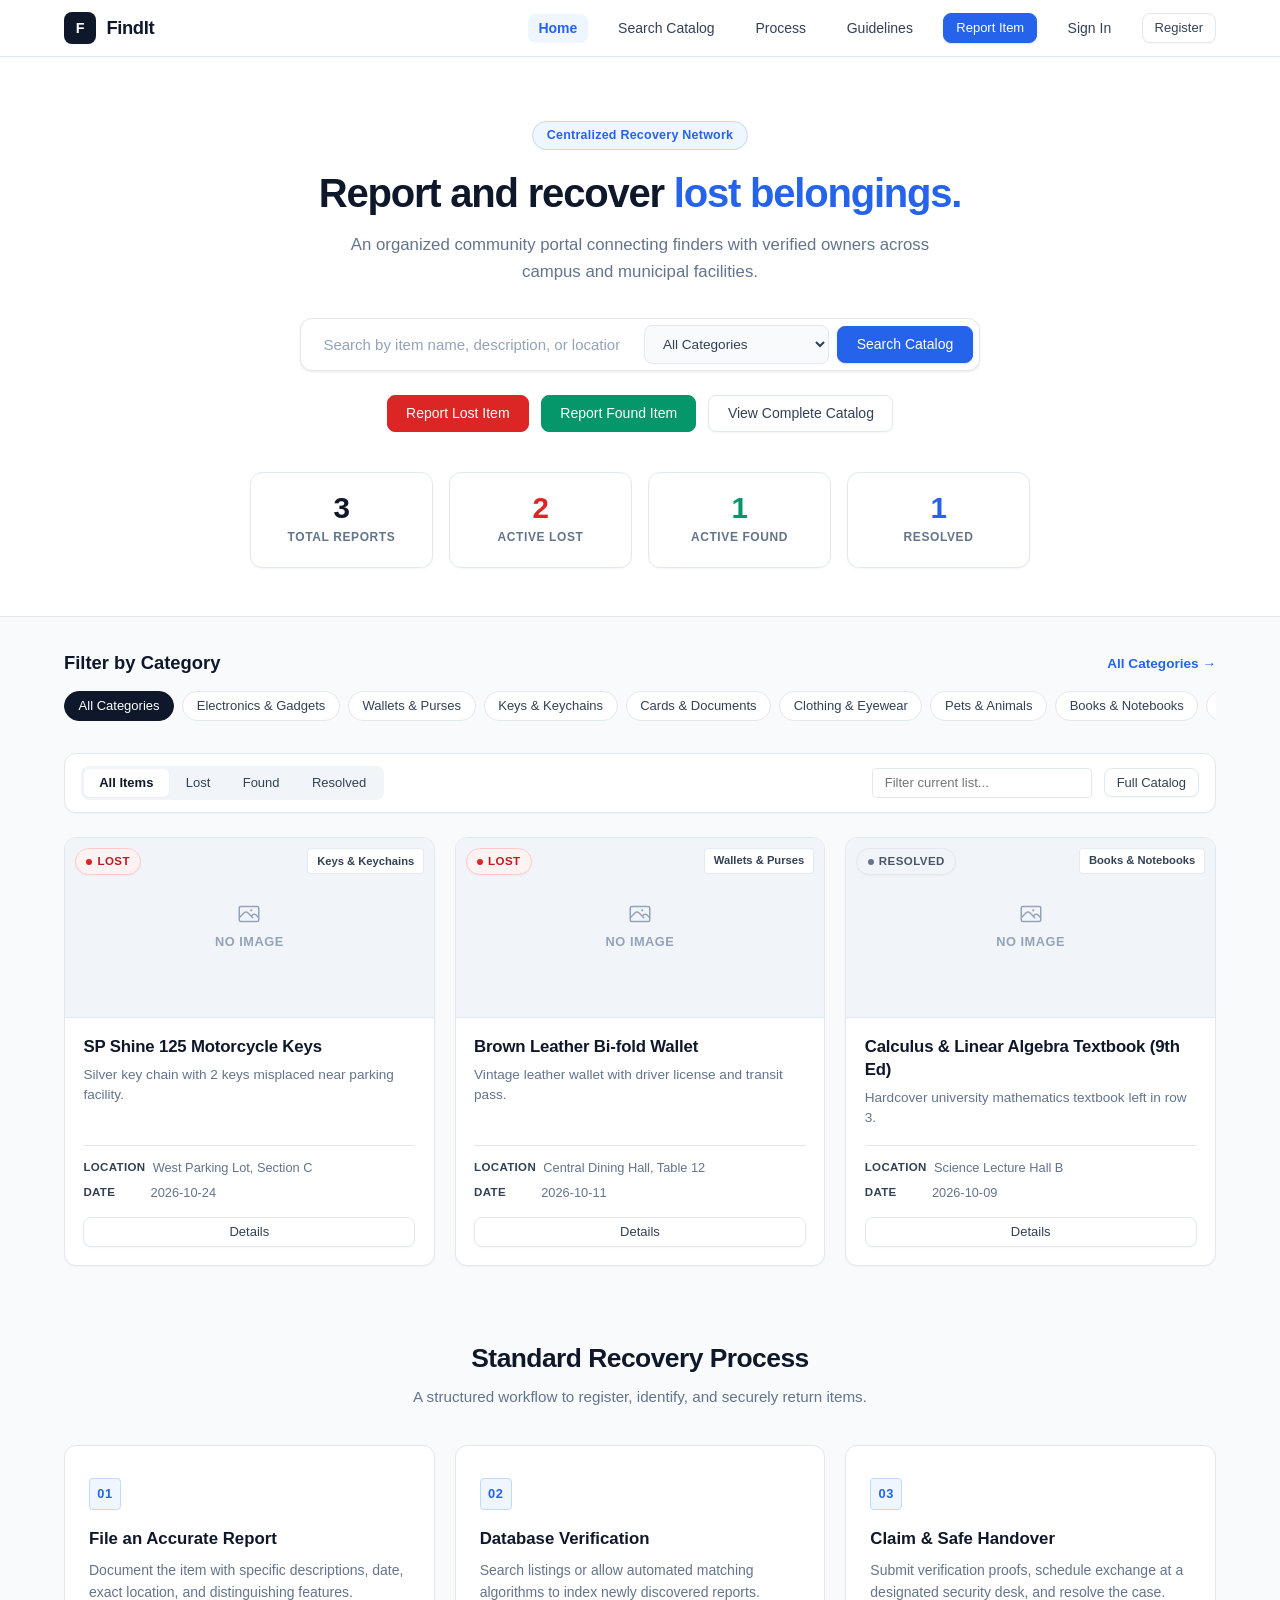
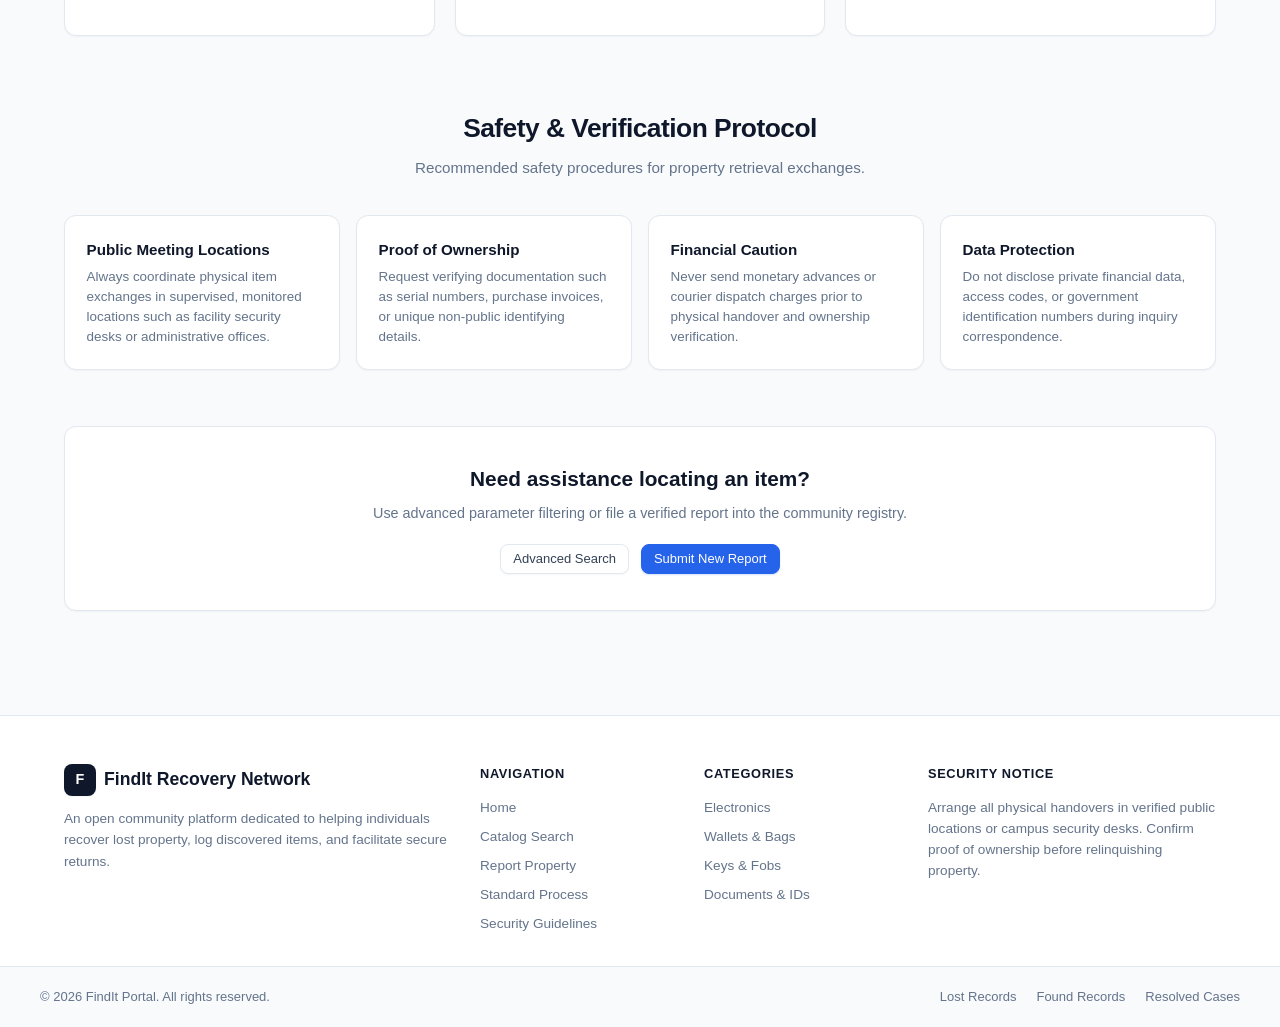
==== commit d8669557: "remove unnecessary styling" ====
--- a/index.html
+++ b/index.html
@@ -3,8 +3,8 @@
 <head>
     <meta charset="UTF-8">
     <meta name="viewport" content="width=device-width, initial-scale=1.0">
-    <title>FindIt - Reconnecting Lost Belongings</title>
-    <meta name="description" content="FindIt is a community-powered lost and found portal. Report lost valuables, find missing items, and connect safely.">
+    <title>FindIt - Lost and Found Recovery Network</title>
+    <meta name="description" content="A centralized and verified community portal for reporting and recovering lost belongings.">
     <!-- Main Stylesheet -->
     <link rel="stylesheet" href="css/style.css">
 </head>
@@ -15,7 +15,7 @@
     <header class="header">
         <div class="nav-container">
             <a href="index.html" class="logo">
-                <div class="logo-icon">🔍</div>
+                <div class="logo-icon">F</div>
                 <span>FindIt</span>
             </a>
 
@@ -28,29 +28,15 @@
 
             <nav class="nav-menu" id="navMenu">
                 <ul class="nav-links">
+                    <li><a href="index.html" class="nav-link active">Home</a></li>
+                    <li><a href="browse.html" class="nav-link">Search Catalog</a></li>
+                    <li><a href="#how-it-works" class="nav-link">Process</a></li>
+                    <li><a href="#safety" class="nav-link">Guidelines</a></li>
                     <li>
-                        <a href="index.html" class="nav-link active">Home</a>
+                        <a href="report.html" class="btn btn-primary btn-sm">Report Item</a>
                     </li>
-                    <li>
-                        <a href="browse.html" class="nav-link">Browse &amp; Search</a>
-                    </li>
-                    <li>
-                        <a href="#how-it-works" class="nav-link">How It Works</a>
-                    </li>
-                    <li>
-                        <a href="#safety" class="nav-link">Safety</a>
-                    </li>
-                    <li>
-                        <a href="report.html" class="btn btn-primary btn-sm">
-                            <span>+</span> Report an Item
-                        </a>
-                    </li>
-                    <li>
-                        <a href="login.html" class="nav-link">Sign In</a>
-                    </li>
-                    <li>
-                        <a href="register.html" class="btn btn-secondary btn-sm">Register</a>
-                    </li>
+                    <li><a href="login.html" class="nav-link">Sign In</a></li>
+                    <li><a href="register.html" class="btn btn-secondary btn-sm">Register</a></li>
                 </ul>
             </nav>
         </div>
@@ -62,44 +48,44 @@
     <!-- Hero Section -->
     <section class="hero">
         <div class="hero-inner">
-            <div class="hero-badge">✨ Community-Powered Recovery Network</div>
-            <h1 class="hero-title">Lost Something? <span>We Help You Find It.</span></h1>
+            <div class="hero-badge">Centralized Recovery Network</div>
+            <h1 class="hero-title">Report and recover <span>lost belongings.</span></h1>
             <p class="hero-desc">
-                Browse hundreds of lost and found reports, or quickly report a missing item to reunite it with its rightful owner.
+                An organized community portal connecting finders with verified owners across campus and municipal facilities.
             </p>
 
-            <!-- Search Bar Form (Submits to browse.html) -->
+            <!-- Search Bar Form -->
             <form id="heroSearchForm" class="search-box-wrapper" action="browse.html" method="GET">
-                <input type="text" id="heroSearchInput" name="q" class="search-input" placeholder="What did you lose or find? (e.g. Keys, Wallet, Phone...)" aria-label="Search items">
+                <input type="text" id="heroSearchInput" name="q" class="search-input" placeholder="Search by item name, description, or location..." aria-label="Search items">
                 
                 <select id="heroCategorySelect" name="category" class="search-category-select" aria-label="Select category">
                     <option value="">All Categories</option>
-                    <option value="electronics">📱 Electronics &amp; Gadgets</option>
-                    <option value="wallets">👛 Wallets &amp; Purses</option>
-                    <option value="keys">🔑 Keys &amp; Keychains</option>
-                    <option value="documents">🪪 Cards &amp; Documents</option>
-                    <option value="clothing">👓 Clothing &amp; Eyewear</option>
-                    <option value="pets">🐾 Pets &amp; Animals</option>
-                    <option value="books">📚 Books &amp; Notebooks</option>
-                    <option value="jewelry">⌚ Jewelry &amp; Watches</option>
-                    <option value="other">📦 Other Belongings</option>
+                    <option value="electronics">Electronics &amp; Gadgets</option>
+                    <option value="wallets">Wallets &amp; Purses</option>
+                    <option value="keys">Keys &amp; Keychains</option>
+                    <option value="documents">Cards &amp; Documents</option>
+                    <option value="clothing">Clothing &amp; Eyewear</option>
+                    <option value="pets">Pets &amp; Animals</option>
+                    <option value="books">Books &amp; Notebooks</option>
+                    <option value="jewelry">Jewelry &amp; Watches</option>
+                    <option value="other">Other Belongings</option>
                 </select>
 
                 <button type="submit" class="btn btn-primary">
-                    🔍 Search
+                    Search Catalog
                 </button>
             </form>
 
             <!-- Quick Action Buttons -->
-            <div style="margin-top: 1.5rem; display: flex; gap: 1rem; justify-content: center; flex-wrap: wrap;">
+            <div style="margin-top: 1.5rem; display: flex; gap: 0.75rem; justify-content: center; flex-wrap: wrap;">
                 <a href="report.html?type=lost" class="btn btn-danger">
-                    📢 Report a Lost Item
+                    Report Lost Item
                 </a>
                 <a href="report.html?type=found" class="btn btn-success">
-                    🤝 Report a Found Item
+                    Report Found Item
                 </a>
                 <a href="browse.html" class="btn btn-secondary">
-                    🔍 Explore Catalog
+                    View Complete Catalog
                 </a>
             </div>
 
@@ -110,16 +96,16 @@
                     <span class="stat-label">Total Reports</span>
                 </div>
                 <div class="stat-card">
-                    <span class="stat-number" id="statLost" style="color: var(--lost-color);">2</span>
+                    <span class="stat-number" id="statLost" style="color: var(--lost-dot);">2</span>
                     <span class="stat-label">Active Lost</span>
                 </div>
                 <div class="stat-card">
-                    <span class="stat-number" id="statFound" style="color: var(--found-color);">1</span>
+                    <span class="stat-number" id="statFound" style="color: var(--found-dot);">1</span>
                     <span class="stat-label">Active Found</span>
                 </div>
                 <div class="stat-card">
                     <span class="stat-number" id="statResolved" style="color: var(--primary);">1</span>
-                    <span class="stat-label">Reunited / Resolved</span>
+                    <span class="stat-label">Resolved</span>
                 </div>
             </div>
         </div>
@@ -128,95 +114,72 @@
     <!-- Main Container -->
     <main class="main-wrapper">
         <!-- Category Quick Filters -->
-        <div style="display: flex; justify-content: space-between; align-items: center; margin-bottom: 1rem;">
-            <h2 style="font-size: 1.4rem; font-weight: 800;">Explore by Category</h2>
-            <a href="browse.html" style="color: var(--primary); font-weight: 600; font-size: 0.9rem;">View All Catalog &rarr;</a>
+        <div style="display: flex; justify-content: space-between; align-items: center; margin-bottom: 0.85rem;">
+            <h2 style="font-size: 1.15rem; font-weight: 700;">Filter by Category</h2>
+            <a href="browse.html" style="color: var(--primary); font-weight: 600; font-size: 0.85rem;">All Categories &rarr;</a>
         </div>
 
         <div class="category-pills">
-            <button type="button" class="category-pill active" data-category="all">
-                <span>🌐</span> All Categories
-            </button>
-            <button type="button" class="category-pill" data-category="electronics">
-                <span>📱</span> Electronics &amp; Gadgets
-            </button>
-            <button type="button" class="category-pill" data-category="wallets">
-                <span>👛</span> Wallets &amp; Purses
-            </button>
-            <button type="button" class="category-pill" data-category="keys">
-                <span>🔑</span> Keys &amp; Keychains
-            </button>
-            <button type="button" class="category-pill" data-category="documents">
-                <span>🪪</span> Cards &amp; Documents
-            </button>
-            <button type="button" class="category-pill" data-category="clothing">
-                <span>👓</span> Clothing &amp; Eyewear
-            </button>
-            <button type="button" class="category-pill" data-category="pets">
-                <span>🐾</span> Pets &amp; Animals
-            </button>
-            <button type="button" class="category-pill" data-category="books">
-                <span>📚</span> Books &amp; Notebooks
-            </button>
-            <button type="button" class="category-pill" data-category="jewelry">
-                <span>⌚</span> Jewelry &amp; Watches
-            </button>
-            <button type="button" class="category-pill" data-category="other">
-                <span>📦</span> Other
-            </button>
+            <button type="button" class="category-pill active" data-category="all">All Categories</button>
+            <button type="button" class="category-pill" data-category="electronics">Electronics &amp; Gadgets</button>
+            <button type="button" class="category-pill" data-category="wallets">Wallets &amp; Purses</button>
+            <button type="button" class="category-pill" data-category="keys">Keys &amp; Keychains</button>
+            <button type="button" class="category-pill" data-category="documents">Cards &amp; Documents</button>
+            <button type="button" class="category-pill" data-category="clothing">Clothing &amp; Eyewear</button>
+            <button type="button" class="category-pill" data-category="pets">Pets &amp; Animals</button>
+            <button type="button" class="category-pill" data-category="books">Books &amp; Notebooks</button>
+            <button type="button" class="category-pill" data-category="jewelry">Jewelry &amp; Watches</button>
+            <button type="button" class="category-pill" data-category="other">Other Belongings</button>
         </div>
 
         <!-- Section Title & Filter Tabs -->
         <div class="filter-bar">
             <div class="type-tabs">
-                <button type="button" class="tab-btn active" data-type="all">All Recent</button>
-                <button type="button" class="tab-btn" data-type="lost">Lost Items</button>
-                <button type="button" class="tab-btn" data-type="found">Found Items</button>
+                <button type="button" class="tab-btn active" data-type="all">All Items</button>
+                <button type="button" class="tab-btn" data-type="lost">Lost</button>
+                <button type="button" class="tab-btn" data-type="found">Found</button>
                 <button type="button" class="tab-btn" data-type="claimed">Resolved</button>
             </div>
             <div style="display: flex; gap: 0.75rem; align-items: center; flex-wrap: wrap;">
-                <input type="text" id="quickSearchInput" class="form-control" style="width: 220px; padding: 0.45rem 0.85rem; font-size: 0.85rem;" placeholder="Filter current list...">
-                <a href="browse.html" class="btn btn-secondary btn-sm">Full Catalog &rarr;</a>
+                <input type="text" id="quickSearchInput" class="form-control" style="width: 220px; padding: 0.4rem 0.75rem; font-size: 0.82rem;" placeholder="Filter current list...">
+                <a href="browse.html" class="btn btn-secondary btn-sm">Full Catalog</a>
             </div>
         </div>
 
         <!-- Items Grid Container -->
         <div class="items-grid" id="itemsGrid">
-            <!-- Cards are loaded dynamically via JS & API, with initial HTML fallback -->
-        </div>
-
-        <!-- How It Works Section -->
+            <!-- Cards populated dynamically via JavaScript and API -->
+        </div>
+
+        <!-- Process Section -->
         <section class="section-block" id="how-it-works">
             <div class="section-header">
-                <h2 class="section-title">How FindIt Works</h2>
-                <p class="section-subtitle">Three easy steps to recover your lost belongings or help someone in your community.</p>
+                <h2 class="section-title">Standard Recovery Process</h2>
+                <p class="section-subtitle">A structured workflow to register, identify, and securely return items.</p>
             </div>
 
             <div class="steps-grid">
                 <div class="step-card">
                     <span class="step-number">01</span>
-                    <div class="step-icon">📢</div>
-                    <h3 class="step-title">1. Post a Report</h3>
+                    <h3 class="step-title">File an Accurate Report</h3>
                     <p class="step-desc">
-                        Provide a clear description, location, date, and optional photo of the lost or found item.
+                        Document the item with specific descriptions, date, exact location, and distinguishing features.
                     </p>
                 </div>
 
                 <div class="step-card">
                     <span class="step-number">02</span>
-                    <div class="step-icon">🔎</div>
-                    <h3 class="step-title">2. Search &amp; Match</h3>
+                    <h3 class="step-title">Database Verification</h3>
                     <p class="step-desc">
-                        Use intelligent category filters and instant keyword search to find potential matches across the portal.
+                        Search listings or allow automated matching algorithms to index newly discovered reports.
                     </p>
                 </div>
 
                 <div class="step-card">
                     <span class="step-number">03</span>
-                    <div class="step-icon">🤝</div>
-                    <h3 class="step-title">3. Safe Reunion</h3>
+                    <h3 class="step-title">Claim &amp; Safe Handover</h3>
                     <p class="step-desc">
-                        Submit a claim with proof of ownership, connect securely, and arrange a safe public handover.
+                        Submit verification proofs, schedule exchange at a designated security desk, and resolve the case.
                     </p>
                 </div>
             </div>
@@ -225,52 +188,40 @@
         <!-- Safety Guidelines Section -->
         <section class="section-block" id="safety">
             <div class="section-header">
-                <h2 class="section-title">Safety &amp; Verification Tips</h2>
-                <p class="section-subtitle">Follow these trusted practices to keep yourself and your belongings safe.</p>
+                <h2 class="section-title">Safety &amp; Verification Protocol</h2>
+                <p class="section-subtitle">Recommended safety procedures for property retrieval exchanges.</p>
             </div>
 
             <div class="safety-grid">
                 <div class="safety-card">
-                    <div class="safety-icon">🏛️</div>
-                    <div>
-                        <h4>Meet in Public Places</h4>
-                        <p>Always arrange exchanges in well-lit public spots like campus security desks, libraries, or station lobbies.</p>
-                    </div>
+                    <h4>Public Meeting Locations</h4>
+                    <p>Always coordinate physical item exchanges in supervised, monitored locations such as facility security desks or administrative offices.</p>
                 </div>
 
                 <div class="safety-card">
-                    <div class="safety-icon">🔒</div>
-                    <div>
-                        <h4>Verify Proof of Ownership</h4>
-                        <p>Ask for unique identifying details such as device serial numbers, distinctive marks, or purchase receipts.</p>
-                    </div>
+                    <h4>Proof of Ownership</h4>
+                    <p>Request verifying documentation such as serial numbers, purchase invoices, or unique non-public identifying details.</p>
                 </div>
 
                 <div class="safety-card">
-                    <div class="safety-icon">💳</div>
-                    <div>
-                        <h4>Never Send Advance Money</h4>
-                        <p>Legitimate finders will never request courier delivery fees or gift cards in advance before meeting.</p>
-                    </div>
+                    <h4>Financial Caution</h4>
+                    <p>Never send monetary advances or courier dispatch charges prior to physical handover and ownership verification.</p>
                 </div>
 
                 <div class="safety-card">
-                    <div class="safety-icon">🛡️</div>
-                    <div>
-                        <h4>Protect Confidential Info</h4>
-                        <p>Never share sensitive passwords, PINs, or ID numbers during the inquiry or verification process.</p>
-                    </div>
+                    <h4>Data Protection</h4>
+                    <p>Do not disclose private financial data, access codes, or government identification numbers during inquiry correspondence.</p>
                 </div>
             </div>
         </section>
 
-        <!-- Bottom CTA Bar -->
-        <div style="text-align: center; margin-top: 3.5rem; padding: 2.5rem; background: #ffffff; border-radius: var(--radius-md); border: 1px solid var(--border-color); box-shadow: var(--shadow-sm);">
-            <h3 style="font-size: 1.5rem; font-weight: 800; margin-bottom: 0.5rem;">Can't find what you're looking for?</h3>
-            <p style="color: var(--text-muted); margin-bottom: 1.5rem;">Try our advanced catalog search or post a new report for the community.</p>
-            <div style="display: flex; gap: 1rem; justify-content: center; flex-wrap: wrap;">
-                <a href="browse.html" class="btn btn-secondary">🔍 Open Advanced Search</a>
-                <a href="report.html" class="btn btn-primary">+ Post a New Report</a>
+        <!-- Bottom CTA -->
+        <div style="text-align: center; margin-top: 3.5rem; padding: 2.25rem; background: #ffffff; border-radius: var(--radius-md); border: 1px solid var(--border-color); box-shadow: var(--shadow-xs);">
+            <h3 style="font-size: 1.3rem; font-weight: 700; margin-bottom: 0.4rem;">Need assistance locating an item?</h3>
+            <p style="color: var(--text-muted); font-size: 0.9rem; margin-bottom: 1.25rem;">Use advanced parameter filtering or file a verified report into the community registry.</p>
+            <div style="display: flex; gap: 0.75rem; justify-content: center; flex-wrap: wrap;">
+                <a href="browse.html" class="btn btn-secondary btn-sm">Advanced Search</a>
+                <a href="report.html" class="btn btn-primary btn-sm">Submit New Report</a>
             </div>
         </div>
     </main>
@@ -282,9 +233,7 @@
                 <h3 id="detailModalTitle">Item Details</h3>
                 <button type="button" class="modal-close-btn" data-close-modal title="Close">&times;</button>
             </div>
-            <div class="modal-body" id="detailModalBody">
-                <!-- Content inserted dynamically -->
-            </div>
+            <div class="modal-body" id="detailModalBody"></div>
         </div>
     </div>
 
@@ -296,36 +245,36 @@
                 <button type="button" class="modal-close-btn" data-close-modal title="Close">&times;</button>
             </div>
             <div class="modal-body">
-                <p style="font-size: 0.9rem; color: var(--text-muted); margin-bottom: 1.25rem;">
-                    You are claiming: <strong id="claimModalItemTitle" style="color: var(--text-main);">this item</strong>. Please provide your contact info and proof of ownership.
+                <p style="font-size: 0.85rem; color: var(--text-muted); margin-bottom: 1.25rem;">
+                    Inquiry regarding: <strong id="claimModalItemTitle" style="color: var(--text-main);">this record</strong>. Provide your contact details and ownership verification.
                 </p>
 
                 <form id="claimForm">
                     <input type="hidden" id="claimItemId" name="item_id" value="">
 
                     <div class="form-group">
-                        <label class="form-label" for="claimantName">Your Full Name <span class="required">*</span></label>
-                        <input type="text" id="claimantName" name="claimant_name" class="form-control" placeholder="John Doe" required>
+                        <label class="form-label" for="claimantName">Full Legal Name <span class="required">*</span></label>
+                        <input type="text" id="claimantName" name="claimant_name" class="form-control" placeholder="Full Name" required>
                     </div>
 
                     <div class="form-group">
-                        <label class="form-label" for="claimantEmail">Your Email Address <span class="required">*</span></label>
-                        <input type="email" id="claimantEmail" name="claimant_email" class="form-control" placeholder="john@example.com" required>
+                        <label class="form-label" for="claimantEmail">Contact Email Address <span class="required">*</span></label>
+                        <input type="email" id="claimantEmail" name="claimant_email" class="form-control" placeholder="name@example.com" required>
                     </div>
 
                     <div class="form-group">
-                        <label class="form-label" for="claimantPhone">Phone Number (Optional)</label>
+                        <label class="form-label" for="claimantPhone">Phone Number</label>
                         <input type="tel" id="claimantPhone" name="claimant_phone" class="form-control" placeholder="+1 (555) 000-0000">
                     </div>
 
                     <div class="form-group">
-                        <label class="form-label" for="claimMessage">Proof of Ownership / Message <span class="required">*</span></label>
-                        <textarea id="claimMessage" name="claim_message" class="form-control" rows="3" placeholder="Describe unique identifying features, lock screen image, purchase receipt, serial number, or exact contents..." required></textarea>
-                    </div>
-
-                    <div style="display: flex; gap: 0.75rem; justify-content: flex-end; margin-top: 1.5rem;">
-                        <button type="button" class="btn btn-secondary" data-close-modal>Cancel</button>
-                        <button type="submit" class="btn btn-primary">Send Claim Inquiry</button>
+                        <label class="form-label" for="claimMessage">Proof of Ownership / Details <span class="required">*</span></label>
+                        <textarea id="claimMessage" name="claim_message" class="form-control" rows="3" placeholder="Provide distinct identifiers, serial numbers, invoice details, or specific identifying marks..." required></textarea>
+                    </div>
+
+                    <div style="display: flex; gap: 0.65rem; justify-content: flex-end; margin-top: 1.25rem;">
+                        <button type="button" class="btn btn-secondary btn-sm" data-close-modal>Cancel</button>
+                        <button type="submit" class="btn btn-primary btn-sm">Submit Claim</button>
                     </div>
                 </form>
             </div>
@@ -337,66 +286,65 @@
         <div class="footer-top">
             <div class="footer-col">
                 <div class="footer-logo">
-                    <span class="logo-icon">🔍</span>
-                    <strong>FindIt Portal</strong>
+                    <span class="logo-icon">F</span>
+                    <span>FindIt Recovery Network</span>
                 </div>
                 <p class="footer-tagline">
-                    An open community platform dedicated to helping people recover lost items, report discovered belongings, and connect securely.
+                    An open community platform dedicated to helping individuals recover lost property, log discovered items, and facilitate secure returns.
                 </p>
             </div>
 
             <div class="footer-col">
-                <h4>Quick Navigation</h4>
+                <h4>Navigation</h4>
                 <ul class="footer-links">
                     <li><a href="index.html">Home</a></li>
-                    <li><a href="browse.html">Search &amp; Browse Catalog</a></li>
-                    <li><a href="report.html">Report Lost/Found Item</a></li>
-                    <li><a href="#how-it-works">How It Works</a></li>
-                    <li><a href="#safety">Safety Guidelines</a></li>
+                    <li><a href="browse.html">Catalog Search</a></li>
+                    <li><a href="report.html">Report Property</a></li>
+                    <li><a href="#how-it-works">Standard Process</a></li>
+                    <li><a href="#safety">Security Guidelines</a></li>
                 </ul>
             </div>
 
             <div class="footer-col">
-                <h4>Top Categories</h4>
+                <h4>Categories</h4>
                 <ul class="footer-links">
-                    <li><a href="browse.html?category=electronics">📱 Electronics &amp; Gadgets</a></li>
-                    <li><a href="browse.html?category=wallets">👛 Wallets &amp; Purses</a></li>
-                    <li><a href="browse.html?category=keys">🔑 Keys &amp; Keychains</a></li>
-                    <li><a href="browse.html?category=documents">🪪 Cards &amp; Documents</a></li>
-                    <li><a href="browse.html?category=clothing">👓 Clothing &amp; Eyewear</a></li>
+                    <li><a href="browse.html?category=electronics">Electronics</a></li>
+                    <li><a href="browse.html?category=wallets">Wallets &amp; Bags</a></li>
+                    <li><a href="browse.html?category=keys">Keys &amp; Fobs</a></li>
+                    <li><a href="browse.html?category=documents">Documents &amp; IDs</a></li>
                 </ul>
             </div>
 
             <div class="footer-col">
-                <h4>Community Notice</h4>
+                <h4>Security Notice</h4>
                 <p class="footer-text">
-                    Always arrange exchanges in public, well-lit spaces like campus security desks or police station lobbies. Verify ownership before handing over valuables.
+                    Arrange all physical handovers in verified public locations or campus security desks. Confirm proof of ownership before relinquishing property.
                 </p>
             </div>
         </div>
 
         <div class="footer-bottom">
             <div class="footer-container">
-                <p>&copy; 2026 FindIt Lost &amp; Found Portal. Clean HTML &amp; JavaScript Architecture.</p>
+                <p>&copy; 2026 FindIt Portal. All rights reserved.</p>
                 <div class="footer-bottom-links">
-                    <a href="browse.html?type=lost">Lost Items</a>
-                    <a href="browse.html?type=found">Found Items</a>
-                    <a href="browse.html?type=claimed">Resolved</a>
+                    <a href="browse.html?type=lost">Lost Records</a>
+                    <a href="browse.html?type=found">Found Records</a>
+                    <a href="browse.html?type=claimed">Resolved Cases</a>
                 </div>
             </div>
         </div>
     </footer>
 
-    <!-- Initial Seed Items Fallback (Enables instant rendering offline/statically) -->
+    <!-- Seed Fallback Items -->
     <script>
         window.initialItems = [
             {
                 id: 7,
                 type: "lost",
-                title: "SP Shine 125 keys",
+                title: "SP Shine 125 Motorcycle Keys",
                 category: "keys",
-                description: "A silver coloured key chain with 2 other keys lost near the bike parking area.",
-                location: "Parking near CO",
+                description: "Silver key chain with 2 keys misplaced near parking facility.",
+                location: "West Parking Lot, Section C",
                 item_date: "2026-10-24",
                 image_url: null,
                 status: "active",
@@ -408,8 +356,8 @@
                 type: "lost",
                 title: "Brown Leather Bi-fold Wallet",
                 category: "wallets",
-                description: "Lost vintage brown leather wallet during lunch hour. Contains driver license and cards.",
-                location: "University Cafeteria, Booth 12",
+                description: "Vintage leather wallet with driver license and transit pass.",
+                location: "Central Dining Hall, Table 12",
                 item_date: "2026-10-11",
                 image_url: null,
                 status: "active",
@@ -421,8 +369,8 @@
                 type: "found",
                 title: "Calculus & Linear Algebra Textbook (9th Ed)",
                 category: "books",
-                description: "Hardcover university math textbook left on row 3 desk. Has yellow highlighter markings.",
-                location: "Science Complex, Lecture Hall B",
+                description: "Hardcover university mathematics textbook left in row 3.",
+                location: "Science Lecture Hall B",
                 item_date: "2026-10-09",
                 image_url: null,
                 status: "claimed",
--- a/css/style.css
+++ b/css/style.css
@@ -1,33 +1,55 @@
 /* ==========================================================================
-   FindIt - Lost & Found Portal Stylesheet
-   Modern, Clean, Responsive Design
+   FindIt - Enterprise Lost & Found Web Portal
+   Professional, Modern, Clean UI Design System
    ========================================================================== */
 
 :root {
-  --primary: #4f46e5;
-  --primary-hover: #4338ca;
-  --primary-light: #eef2ff;
-  --lost-color: #ef4444;
-  --lost-light: #fef2f2;
-  --found-color: #10b981;
-  --found-light: #ecfdf5;
-  --claimed-color: #64748b;
-  --claimed-light: #f1f5f9;
+  /* Brand & Accent */
+  --primary: #2563eb;
+  --primary-hover: #1d4ed8;
+  --primary-light: #eff6ff;
+  --primary-border: #bfdbfe;
+
+  /* Status Tokens */
+  --lost-color: #b91c1c;
+  --lost-bg: #fef2f2;
+  --lost-border: #fecaca;
+  --lost-dot: #dc2626;
+
+  --found-color: #047857;
+  --found-bg: #ecfdf5;
+  --found-border: #a7f3d0;
+  --found-dot: #059669;
+
+  --claimed-color: #475569;
+  --claimed-bg: #f1f5f9;
+  --claimed-border: #e2e8f0;
+  --claimed-dot: #64748b;
+
+  /* Neutrals */
   --text-main: #0f172a;
+  --text-secondary: #334155;
   --text-muted: #64748b;
   --bg-body: #f8fafc;
   --bg-card: #ffffff;
   --border-color: #e2e8f0;
-  --border-focus: #818cf8;
-  --radius-sm: 6px;
+  --border-focus: #3b82f6;
+
+  /* Radii */
+  --radius-xs: 4px;
+  --radius-sm: 8px;
   --radius-md: 12px;
-  --radius-lg: 18px;
+  --radius-lg: 16px;
   --radius-full: 9999px;
-  --shadow-sm: 0 1px 2px 0 rgb(0 0 0 / 0.05);
-  --shadow-md: 0 4px 6px -1px rgb(0 0 0 / 0.08), 0 2px 4px -2px rgb(0 0 0 / 0.06);
-  --shadow-lg: 0 10px 15px -3px rgb(0 0 0 / 0.08), 0 4px 6px -4px rgb(0 0 0 / 0.05);
-  --shadow-xl: 0 20px 25px -5px rgb(0 0 0 / 0.1), 0 8px 10px -6px rgb(0 0 0 / 0.08);
-  --transition: all 0.2s cubic-bezier(0.16, 1, 0.3, 1);
+
+  /* Refined Elevation Shadows */
+  --shadow-xs: 0 1px 2px rgba(15, 23, 42, 0.04);
+  --shadow-sm: 0 1px 3px rgba(15, 23, 42, 0.06), 0 1px 2px rgba(15, 23, 42, 0.04);
+  --shadow-md: 0 4px 6px -1px rgba(15, 23, 42, 0.07), 0 2px 4px -2px rgba(15, 23, 42, 0.05);
+  --shadow-lg: 0 10px 15px -3px rgba(15, 23, 42, 0.08), 0 4px 6px -4px rgba(15, 23, 42, 0.03);
+  --shadow-xl: 0 20px 25px -5px rgba(15, 23, 42, 0.1), 0 8px 10px -6px rgba(15, 23, 42, 0.05);
+
+  --transition: all 0.18s cubic-bezier(0.16, 1, 0.3, 1);
 }
 
 * {
@@ -37,13 +59,16 @@
 }
 
 body {
-  font-family: -apple-system, BlinkMacSystemFont, "Segoe UI", Roboto, "Helvetica Neue", Arial, sans-serif;
+  font-family: -apple-system, BlinkMacSystemFont, "Inter", "Segoe UI", Roboto, Helvetica, Arial, sans-serif;
   background-color: var(--bg-body);
   color: var(--text-main);
-  line-height: 1.6;
+  line-height: 1.55;
+  font-size: 0.9375rem;
   min-height: 100vh;
   display: flex;
   flex-direction: column;
+  -webkit-font-smoothing: antialiased;
+  -moz-osx-font-smoothing: grayscale;
 }
 
 a {
@@ -65,13 +90,13 @@
   position: sticky;
   top: 0;
   z-index: 50;
-  box-shadow: var(--shadow-sm);
+  box-shadow: var(--shadow-xs);
 }
 
 .nav-container {
   max-width: 1200px;
   margin: 0 auto;
-  padding: 0.9rem 1.5rem;
+  padding: 0.75rem 1.5rem;
   display: flex;
   justify-content: space-between;
   align-items: center;
@@ -80,24 +105,25 @@
 .logo {
   display: flex;
   align-items: center;
-  gap: 0.6rem;
-  font-size: 1.35rem;
-  font-weight: 800;
-  color: var(--primary);
+  gap: 0.65rem;
+  font-size: 1.15rem;
+  font-weight: 700;
+  color: var(--text-main);
   letter-spacing: -0.02em;
 }
 
 .logo-icon {
-  width: 38px;
-  height: 38px;
-  background: linear-gradient(135deg, var(--primary), #818cf8);
-  color: #fff;
-  border-radius: var(--radius-md);
+  width: 32px;
+  height: 32px;
+  background: var(--text-main);
+  color: #ffffff;
+  border-radius: var(--radius-sm);
   display: flex;
   align-items: center;
   justify-content: center;
-  font-size: 1.2rem;
-  box-shadow: 0 4px 10px rgba(79, 70, 229, 0.3);
+  font-weight: 700;
+  font-size: 0.9rem;
+  box-shadow: var(--shadow-xs);
 }
 
 .nav-links {
@@ -107,360 +133,284 @@
   list-style: none;
 }
 
+.nav-link {
+  font-weight: 500;
+  font-size: 0.875rem;
+  color: var(--text-secondary);
+  transition: var(--transition);
+  padding: 0.4rem 0.65rem;
+  border-radius: var(--radius-sm);
+}
+
+.nav-link:hover {
+  color: var(--text-main);
+  background: #f1f5f9;
+}
+
+.nav-link.active {
+  color: var(--primary);
+  background: var(--primary-light);
+  font-weight: 600;
+}
+
 .user-pill-container {
   display: flex;
   align-items: center;
   gap: 0.75rem;
-  padding-left: 0.5rem;
+  padding-left: 0.75rem;
   border-left: 1px solid var(--border-color);
 }
 
 .user-greeting {
-  font-size: 0.9rem;
+  font-size: 0.85rem;
   color: var(--text-muted);
 }
 
 .admin-badge {
   background: #fef3c7;
-  color: #b45309;
-  padding: 0.2rem 0.6rem;
-  border-radius: var(--radius-full);
-  font-size: 0.75rem;
-  font-weight: 700;
+  color: #92400e;
+  padding: 0.2rem 0.55rem;
+  border-radius: var(--radius-sm);
+  font-size: 0.7rem;
+  font-weight: 600;
+  letter-spacing: 0.04em;
   text-transform: uppercase;
+  border: 1px solid #fde68a;
 }
 
 .mobile-toggle {
   display: none;
   background: transparent;
-  border: none;
+  border: 1px solid var(--border-color);
+  border-radius: var(--radius-sm);
   cursor: pointer;
-  padding: 0.5rem;
+  padding: 0.45rem;
   flex-direction: column;
-  gap: 5px;
+  gap: 4px;
 }
 
 .mobile-toggle span {
   display: block;
-  width: 24px;
+  width: 20px;
   height: 2px;
   background-color: var(--text-main);
   transition: var(--transition);
 }
 
 /* ==========================================================================
-   Alerts & Notifications
+   Buttons
    ========================================================================== */
-.flash-wrapper {
-  max-width: 1200px;
-  margin: 1rem auto 0;
-  padding: 0 1.5rem;
-}
-
-.alert {
-  padding: 1rem 1.25rem;
-  border-radius: var(--radius-md);
-  margin-bottom: 1.25rem;
-  display: flex;
-  align-items: center;
-  gap: 0.85rem;
-  font-size: 0.95rem;
-  font-weight: 500;
-  box-shadow: var(--shadow-sm);
-  position: relative;
-}
-
-.alert-success {
-  background-color: #ecfdf5;
-  color: #065f46;
-  border: 1px solid #a7f3d0;
-}
-
-.alert-danger {
-  background-color: #fef2f2;
-  color: #991b1b;
-  border: 1px solid #fecaca;
-}
-
-.alert-warning {
-  background-color: #fffbeb;
-  color: #92400e;
-  border: 1px solid #fde68a;
-}
-
-.alert-info {
-  background-color: #eff6ff;
-  color: #1e40af;
-  border: 1px solid #bfdbfe;
-}
-
-.alert-icon {
-  font-size: 1.25rem;
-  font-weight: 800;
-  line-height: 1;
-}
-
-.alert-content {
-  flex: 1;
-}
-
-.alert-close {
-  background: transparent;
-  border: none;
-  font-size: 1.25rem;
-  cursor: pointer;
-  color: inherit;
-  opacity: 0.6;
-  transition: opacity 0.2s;
-}
-
-.alert-close:hover {
-  opacity: 1;
-}
-
-/* Form Validation States */
-.field-error {
-  color: var(--lost-color);
-  font-size: 0.82rem;
-  margin-top: 0.35rem;
-  display: block;
-  font-weight: 500;
-}
-
-.form-control.is-invalid {
-  border-color: var(--lost-color) !important;
-  background-color: #fffafa;
-}
-
-.form-control.is-valid {
-  border-color: var(--found-color) !important;
-}
-
-/* Breadcrumbs */
-.breadcrumbs {
-  display: flex;
-  align-items: center;
-  gap: 0.5rem;
-  font-size: 0.85rem;
-  color: var(--text-muted);
-  margin-bottom: 1.5rem;
-}
-
-.breadcrumbs a {
-  color: var(--primary);
-  text-decoration: none;
-}
-
-.breadcrumbs a:hover {
-  text-decoration: underline;
-}
-
-.breadcrumbs span.divider {
-  color: #cbd5e1;
-}
-
-.nav-link {
-  font-weight: 500;
-  color: var(--text-muted);
-  transition: var(--transition);
-  padding: 0.4rem 0.6rem;
-  border-radius: var(--radius-sm);
-}
-
-.nav-link:hover, .nav-link.active {
-  color: var(--primary);
-  background: var(--primary-light);
-}
-
 .btn {
   display: inline-flex;
   align-items: center;
   justify-content: center;
   gap: 0.5rem;
-  padding: 0.6rem 1.2rem;
-  border-radius: var(--radius-full);
-  font-weight: 600;
-  font-size: 0.95rem;
+  padding: 0.55rem 1.15rem;
+  border-radius: var(--radius-sm);
+  font-weight: 500;
+  font-size: 0.875rem;
   cursor: pointer;
   transition: var(--transition);
   border: 1px solid transparent;
   outline: none;
+  line-height: 1.25;
 }
 
 .btn-primary {
   background-color: var(--primary);
   color: #ffffff;
-  box-shadow: 0 2px 4px rgba(79, 70, 229, 0.2);
+  border-color: var(--primary);
+  box-shadow: 0 1px 2px rgba(37, 99, 235, 0.2);
 }
 
 .btn-primary:hover {
   background-color: var(--primary-hover);
-  transform: translateY(-1px);
-  box-shadow: 0 4px 8px rgba(79, 70, 229, 0.3);
+  border-color: var(--primary-hover);
 }
 
 .btn-secondary {
   background-color: #ffffff;
-  color: var(--text-main);
+  color: var(--text-secondary);
   border-color: var(--border-color);
+  box-shadow: var(--shadow-xs);
 }
 
 .btn-secondary:hover {
-  background-color: #f1f5f9;
+  background-color: #f8fafc;
+  color: var(--text-main);
   border-color: #cbd5e1;
 }
 
 .btn-danger {
-  background-color: var(--lost-color);
+  background-color: #dc2626;
   color: #ffffff;
+  border-color: #dc2626;
 }
 
 .btn-danger:hover {
-  background-color: #dc2626;
+  background-color: #b91c1c;
 }
 
 .btn-success {
-  background-color: var(--found-color);
+  background-color: #059669;
   color: #ffffff;
+  border-color: #059669;
 }
 
 .btn-success:hover {
-  background-color: #059669;
+  background-color: #047857;
 }
 
 .btn-sm {
   padding: 0.35rem 0.75rem;
-  font-size: 0.85rem;
+  font-size: 0.8125rem;
 }
 
 /* ==========================================================================
    Hero Section
    ========================================================================== */
 .hero {
-  background: linear-gradient(180deg, #f1f5f9 0%, var(--bg-body) 100%);
-  padding: 3.5rem 1.5rem 2.5rem;
+  background: #ffffff;
+  border-bottom: 1px solid var(--border-color);
+  padding: 4rem 1.5rem 3rem;
   text-align: center;
-  border-bottom: 1px solid var(--border-color);
 }
 
 .hero-inner {
-  max-width: 820px;
+  max-width: 780px;
   margin: 0 auto;
 }
 
 .hero-badge {
   display: inline-flex;
   align-items: center;
-  gap: 0.4rem;
-  padding: 0.3rem 0.9rem;
-  background-color: #e0e7ff;
-  color: #3730a3;
+  gap: 0.5rem;
+  padding: 0.25rem 0.85rem;
+  background-color: var(--primary-light);
+  color: var(--primary);
+  border: 1px solid var(--primary-border);
   border-radius: var(--radius-full);
-  font-size: 0.85rem;
-  font-weight: 600;
-  margin-bottom: 1rem;
+  font-size: 0.78rem;
+  font-weight: 600;
+  letter-spacing: 0.02em;
+  margin-bottom: 1.25rem;
 }
 
 .hero-title {
-  font-size: 2.75rem;
-  font-weight: 800;
+  font-size: 2.5rem;
+  font-weight: 700;
   letter-spacing: -0.03em;
   line-height: 1.15;
-  color: #0f172a;
+  color: var(--text-main);
   margin-bottom: 1rem;
 }
 
 .hero-title span {
-  background: linear-gradient(120deg, #4f46e5, #06b6d4);
-  -webkit-background-clip: text;
-  -webkit-text-fill-color: transparent;
+  color: var(--primary);
 }
 
 .hero-desc {
-  font-size: 1.15rem;
+  font-size: 1.05rem;
   color: var(--text-muted);
   margin-bottom: 2rem;
-  max-width: 620px;
+  max-width: 600px;
   margin-left: auto;
   margin-right: auto;
-}
-
-/* Quick Search Box */
+  line-height: 1.6;
+}
+
+/* Search Box Form */
 .search-box-wrapper {
   background: #ffffff;
-  padding: 0.5rem;
-  border-radius: var(--radius-full);
-  box-shadow: var(--shadow-lg);
+  padding: 0.4rem;
+  border-radius: var(--radius-md);
+  box-shadow: var(--shadow-sm);
   border: 1px solid var(--border-color);
   display: flex;
   align-items: center;
   gap: 0.5rem;
   max-width: 680px;
   margin: 0 auto;
+  transition: var(--transition);
+}
+
+.search-box-wrapper:focus-within {
+  border-color: var(--border-focus);
+  box-shadow: 0 0 0 3px rgba(37, 99, 235, 0.12);
 }
 
 .search-input {
   flex: 1;
   border: none;
   outline: none;
-  padding: 0.75rem 1.2rem;
-  font-size: 1rem;
+  padding: 0.65rem 1rem;
+  font-size: 0.9375rem;
   background: transparent;
+  color: var(--text-main);
+}
+
+.search-input::placeholder {
+  color: #94a3b8;
 }
 
 .search-category-select {
-  border: none;
+  border: 1px solid var(--border-color);
   background: #f8fafc;
-  padding: 0.6rem 1rem;
-  border-radius: var(--radius-full);
-  font-size: 0.9rem;
+  padding: 0.6rem 0.9rem;
+  border-radius: var(--radius-sm);
+  font-size: 0.85rem;
   font-weight: 500;
-  color: var(--text-main);
+  color: var(--text-secondary);
   outline: none;
   cursor: pointer;
-  border: 1px solid var(--border-color);
-}
-
-/* Stats Ribbon */
+  transition: var(--transition);
+}
+
+.search-category-select:focus {
+  border-color: var(--border-focus);
+}
+
+/* Live Stats */
 .stats-container {
   display: grid;
   grid-template-columns: repeat(4, 1fr);
-  gap: 1.25rem;
-  max-width: 900px;
-  margin: 2rem auto 0;
+  gap: 1rem;
+  max-width: 860px;
+  margin: 2.5rem auto 0;
 }
 
 .stat-card {
   background: #ffffff;
-  padding: 1.2rem 1rem;
+  padding: 1.25rem 1rem;
   border-radius: var(--radius-md);
   border: 1px solid var(--border-color);
+  box-shadow: var(--shadow-xs);
+  display: flex;
+  flex-direction: column;
+  align-items: center;
+  transition: var(--transition);
+}
+
+.stat-card:hover {
+  border-color: #cbd5e1;
   box-shadow: var(--shadow-sm);
-  display: flex;
-  flex-direction: column;
-  align-items: center;
-  transition: var(--transition);
-}
-
-.stat-card:hover {
-  transform: translateY(-2px);
-  box-shadow: var(--shadow-md);
 }
 
 .stat-number {
   font-size: 1.85rem;
-  font-weight: 800;
-  color: var(--text-main);
+  font-weight: 700;
+  color: var(--text-main);
+  letter-spacing: -0.02em;
   line-height: 1;
-  margin-bottom: 0.3rem;
+  margin-bottom: 0.35rem;
 }
 
 .stat-label {
-  font-size: 0.85rem;
-  color: var(--text-muted);
-  font-weight: 500;
+  font-size: 0.75rem;
+  color: var(--text-muted);
+  font-weight: 600;
   text-transform: uppercase;
-  letter-spacing: 0.04em;
+  letter-spacing: 0.05em;
 }
 
 /* ==========================================================================
@@ -480,56 +430,43 @@
   justify-content: space-between;
   align-items: center;
   gap: 1rem;
-  margin-bottom: 1.75rem;
+  margin-bottom: 1.5rem;
   background: #ffffff;
-  padding: 0.85rem 1.25rem;
+  padding: 0.75rem 1rem;
   border-radius: var(--radius-md);
   border: 1px solid var(--border-color);
-  box-shadow: var(--shadow-sm);
+  box-shadow: var(--shadow-xs);
 }
 
 .type-tabs {
   display: flex;
   background: #f1f5f9;
-  padding: 0.25rem;
-  border-radius: var(--radius-full);
+  padding: 3px;
+  border-radius: var(--radius-sm);
+  gap: 2px;
 }
 
 .tab-btn {
-  padding: 0.45rem 1.15rem;
-  border-radius: var(--radius-full);
-  font-size: 0.9rem;
-  font-weight: 600;
+  padding: 0.4rem 0.95rem;
+  border-radius: 6px;
+  font-size: 0.8125rem;
+  font-weight: 500;
   border: none;
   background: transparent;
-  color: var(--text-muted);
+  color: var(--text-secondary);
   cursor: pointer;
   transition: var(--transition);
 }
 
+.tab-btn:hover {
+  color: var(--text-main);
+}
+
 .tab-btn.active {
   background: #ffffff;
   color: var(--text-main);
-  box-shadow: var(--shadow-sm);
-}
-
-.sort-wrapper {
-  display: flex;
-  align-items: center;
-  gap: 0.5rem;
-  font-size: 0.9rem;
-  color: var(--text-muted);
-}
-
-.sort-select {
-  padding: 0.45rem 0.8rem;
-  border-radius: var(--radius-sm);
-  border: 1px solid var(--border-color);
-  background: #ffffff;
-  font-size: 0.9rem;
-  color: var(--text-main);
-  outline: none;
-  cursor: pointer;
+  font-weight: 600;
+  box-shadow: var(--shadow-xs);
 }
 
 /* Category Pills Bar */
@@ -537,31 +474,36 @@
   display: flex;
   gap: 0.5rem;
   overflow-x: auto;
-  padding-bottom: 0.75rem;
+  padding-bottom: 0.5rem;
   margin-bottom: 1.5rem;
   scrollbar-width: thin;
 }
 
 .category-pill {
   white-space: nowrap;
-  padding: 0.4rem 0.9rem;
+  padding: 0.4rem 0.85rem;
   border-radius: var(--radius-full);
-  font-size: 0.85rem;
+  font-size: 0.8125rem;
   font-weight: 500;
   background: #ffffff;
   border: 1px solid var(--border-color);
-  color: var(--text-muted);
+  color: var(--text-secondary);
   cursor: pointer;
   transition: var(--transition);
   display: inline-flex;
   align-items: center;
-  gap: 0.35rem;
-}
-
-.category-pill:hover, .category-pill.active {
-  background: var(--primary-light);
-  color: var(--primary);
-  border-color: var(--border-focus);
+}
+
+.category-pill:hover {
+  background: #f8fafc;
+  border-color: #cbd5e1;
+  color: var(--text-main);
+}
+
+.category-pill.active {
+  background: var(--text-main);
+  color: #ffffff;
+  border-color: var(--text-main);
 }
 
 /* ==========================================================================
@@ -570,7 +512,7 @@
 .items-grid {
   display: grid;
   grid-template-columns: repeat(auto-fill, minmax(290px, 1fr));
-  gap: 1.5rem;
+  gap: 1.25rem;
 }
 
 .item-card {
@@ -578,103 +520,131 @@
   border-radius: var(--radius-md);
   border: 1px solid var(--border-color);
   overflow: hidden;
-  box-shadow: var(--shadow-sm);
+  box-shadow: var(--shadow-xs);
   transition: var(--transition);
   display: flex;
   flex-direction: column;
 }
 
 .item-card:hover {
-  transform: translateY(-4px);
-  box-shadow: var(--shadow-lg);
   border-color: #cbd5e1;
+  box-shadow: var(--shadow-md);
+  transform: translateY(-2px);
 }
 
 .card-img-wrapper {
   position: relative;
-  height: 190px;
-  background-color: #e2e8f0;
+  height: 180px;
+  background-color: #f1f5f9;
   display: flex;
   align-items: center;
   justify-content: center;
   overflow: hidden;
+  border-bottom: 1px solid var(--border-color);
 }
 
 .card-img {
   width: 100%;
   height: 100%;
   object-fit: cover;
-  transition: transform 0.3s ease;
+  transition: transform 0.25s ease;
 }
 
 .item-card:hover .card-img {
-  transform: scale(1.03);
-}
-
-.card-placeholder-icon {
-  font-size: 3rem;
+  transform: scale(1.02);
+}
+
+.card-placeholder-box {
+  display: flex;
+  flex-direction: column;
+  align-items: center;
+  justify-content: center;
   color: #94a3b8;
-}
-
-/* Badges */
+  font-size: 0.8rem;
+  font-weight: 600;
+  letter-spacing: 0.04em;
+  text-transform: uppercase;
+  gap: 0.35rem;
+}
+
+/* Professional Status Badges with Subtle Dot */
 .badge {
   position: absolute;
-  top: 12px;
-  left: 12px;
-  padding: 0.3rem 0.75rem;
+  top: 10px;
+  left: 10px;
+  padding: 0.25rem 0.65rem;
   border-radius: var(--radius-full);
-  font-size: 0.75rem;
-  font-weight: 700;
-  letter-spacing: 0.03em;
+  font-size: 0.72rem;
+  font-weight: 600;
+  letter-spacing: 0.04em;
   text-transform: uppercase;
-  box-shadow: 0 2px 5px rgba(0,0,0,0.15);
+  display: inline-flex;
+  align-items: center;
+  gap: 5px;
+  box-shadow: var(--shadow-xs);
+}
+
+.badge::before {
+  content: '';
+  width: 6px;
+  height: 6px;
+  border-radius: 50%;
+  display: inline-block;
 }
 
 .badge-lost {
-  background-color: var(--lost-color);
-  color: #ffffff;
-}
+  background-color: var(--lost-bg);
+  color: var(--lost-color);
+  border: 1px solid var(--lost-border);
+}
+.badge-lost::before { background-color: var(--lost-dot); }
 
 .badge-found {
-  background-color: var(--found-color);
-  color: #ffffff;
-}
+  background-color: var(--found-bg);
+  color: var(--found-color);
+  border: 1px solid var(--found-border);
+}
+.badge-found::before { background-color: var(--found-dot); }
 
 .badge-claimed {
-  background-color: var(--claimed-color);
-  color: #ffffff;
-}
+  background-color: var(--claimed-bg);
+  color: var(--claimed-color);
+  border: 1px solid var(--claimed-border);
+}
+.badge-claimed::before { background-color: var(--claimed-dot); }
 
 .category-tag {
   position: absolute;
-  top: 12px;
-  right: 12px;
-  padding: 0.25rem 0.65rem;
-  border-radius: var(--radius-full);
-  font-size: 0.75rem;
-  font-weight: 600;
-  background-color: rgba(15, 23, 42, 0.75);
-  color: #ffffff;
+  top: 10px;
+  right: 10px;
+  padding: 0.2rem 0.55rem;
+  border-radius: var(--radius-xs);
+  font-size: 0.7rem;
+  font-weight: 600;
+  background-color: rgba(255, 255, 255, 0.95);
+  color: var(--text-secondary);
+  border: 1px solid rgba(226, 232, 240, 0.9);
   backdrop-filter: blur(4px);
 }
 
 .card-body {
-  padding: 1.25rem;
+  padding: 1.15rem;
   display: flex;
   flex-direction: column;
   flex: 1;
 }
 
 .card-title {
-  font-size: 1.15rem;
-  font-weight: 700;
-  color: var(--text-main);
-  margin-bottom: 0.5rem;
-  line-height: 1.3;
+  font-size: 1.05rem;
+  font-weight: 600;
+  color: var(--text-main);
+  margin-bottom: 0.4rem;
+  line-height: 1.35;
+  letter-spacing: -0.01em;
 }
 
 .card-desc {
-  font-size: 0.9rem;
+  font-size: 0.85rem;
   color: var(--text-muted);
   margin-bottom: 1rem;
   line-height: 1.5;
@@ -688,18 +658,30 @@
 .card-meta {
   display: flex;
   flex-direction: column;
-  gap: 0.4rem;
-  font-size: 0.85rem;
-  color: var(--text-muted);
-  border-top: 1px solid #f1f5f9;
-  padding-top: 0.85rem;
-  margin-bottom: 1rem;
+  gap: 0.35rem;
+  font-size: 0.8rem;
+  color: var(--text-muted);
+  border-top: 1px solid var(--border-color);
+  padding-top: 0.75rem;
+  margin-bottom: 0.9rem;
 }
 
 .meta-item {
   display: flex;
   align-items: center;
   gap: 0.45rem;
+  overflow: hidden;
+  text-overflow: ellipsis;
+  white-space: nowrap;
+}
+
+.meta-label {
+  font-weight: 600;
+  color: var(--text-secondary);
+  text-transform: uppercase;
+  font-size: 0.72rem;
+  letter-spacing: 0.03em;
+  min-width: 60px;
 }
 
 .card-actions {
@@ -711,40 +693,146 @@
 .empty-state {
   grid-column: 1 / -1;
   text-align: center;
-  padding: 4rem 1.5rem;
+  padding: 3.5rem 1.5rem;
   background: #ffffff;
   border-radius: var(--radius-md);
   border: 1px dashed var(--border-color);
 }
 
 .empty-state-icon {
-  font-size: 3.5rem;
+  width: 48px;
+  height: 48px;
+  margin: 0 auto 1rem;
+  color: #94a3b8;
+}
+
+.empty-state h3 {
+  font-size: 1.15rem;
+  font-weight: 600;
+  margin-bottom: 0.4rem;
+  color: var(--text-main);
+}
+
+.empty-state p {
+  color: var(--text-muted);
+  font-size: 0.9rem;
+  margin-bottom: 1.25rem;
+}
+
+/* ==========================================================================
+   Section Headers & Steps
+   ========================================================================== */
+.section-block {
+  margin-top: 4.5rem;
+}
+
+.section-header {
+  text-align: center;
+  margin-bottom: 2.25rem;
+}
+
+.section-title {
+  font-size: 1.65rem;
+  font-weight: 700;
+  margin-bottom: 0.4rem;
+  color: var(--text-main);
+  letter-spacing: -0.02em;
+}
+
+.section-subtitle {
+  color: var(--text-muted);
+  font-size: 0.95rem;
+  max-width: 600px;
+  margin: 0 auto;
+}
+
+.steps-grid {
+  display: grid;
+  grid-template-columns: repeat(3, 1fr);
+  gap: 1.25rem;
+}
+
+.step-card {
+  background: #ffffff;
+  border: 1px solid var(--border-color);
+  border-radius: var(--radius-md);
+  padding: 2rem 1.5rem;
+  box-shadow: var(--shadow-xs);
+  transition: var(--transition);
+}
+
+.step-card:hover {
+  border-color: #cbd5e1;
+  box-shadow: var(--shadow-sm);
+}
+
+.step-number {
+  display: inline-flex;
+  align-items: center;
+  justify-content: center;
+  width: 32px;
+  height: 32px;
+  border-radius: var(--radius-xs);
+  background: var(--primary-light);
+  color: var(--primary);
+  font-size: 0.8rem;
+  font-weight: 700;
+  letter-spacing: 0.05em;
   margin-bottom: 1rem;
-  color: #94a3b8;
-}
-
-.empty-state h3 {
-  font-size: 1.35rem;
-  font-weight: 700;
+  border: 1px solid var(--primary-border);
+}
+
+.step-title {
+  font-size: 1.05rem;
+  font-weight: 600;
   margin-bottom: 0.5rem;
-}
-
-.empty-state p {
-  color: var(--text-muted);
-  margin-bottom: 1.5rem;
+  color: var(--text-main);
+}
+
+.step-desc {
+  font-size: 0.875rem;
+  color: var(--text-muted);
+  line-height: 1.55;
+}
+
+.safety-grid {
+  display: grid;
+  grid-template-columns: repeat(auto-fit, minmax(260px, 1fr));
+  gap: 1rem;
+}
+
+.safety-card {
+  background: #ffffff;
+  border: 1px solid var(--border-color);
+  border-radius: var(--radius-md);
+  padding: 1.35rem;
+  box-shadow: var(--shadow-xs);
+}
+
+.safety-card h4 {
+  font-size: 0.95rem;
+  font-weight: 600;
+  margin-bottom: 0.35rem;
+  color: var(--text-main);
+}
+
+.safety-card p {
+  font-size: 0.84rem;
+  color: var(--text-muted);
+  line-height: 1.5;
 }
 
 /* ==========================================================================
-   Report & Form Pages
+   Forms & Controls
    ========================================================================== */
 .form-container {
-  max-width: 760px;
+  max-width: 720px;
   margin: 2.5rem auto;
   background: #ffffff;
-  padding: 2.5rem;
-  border-radius: var(--radius-lg);
+  padding: 2.25rem;
+  border-radius: var(--radius-md);
   border: 1px solid var(--border-color);
-  box-shadow: var(--shadow-md);
+  box-shadow: var(--shadow-sm);
 }
 
 .form-header {
@@ -753,22 +841,26 @@
 }
 
 .form-header h1 {
-  font-size: 2rem;
-  font-weight: 800;
+  font-size: 1.75rem;
+  font-weight: 700;
   letter-spacing: -0.02em;
-  margin-bottom: 0.5rem;
+  margin-bottom: 0.4rem;
 }
 
 .form-header p {
   color: var(--text-muted);
-}
-
-/* Type Toggle Buttons */
+  font-size: 0.92rem;
+}
+
+/* Segmented Control for Item Type */
 .type-selector {
   display: grid;
   grid-template-columns: 1fr 1fr;
-  gap: 1rem;
-  margin-bottom: 2rem;
+  gap: 0.5rem;
+  margin-bottom: 1.75rem;
+  background: #f1f5f9;
+  padding: 4px;
+  border-radius: var(--radius-sm);
 }
 
 .type-option-label {
@@ -776,15 +868,15 @@
   flex-direction: column;
   align-items: center;
   justify-content: center;
-  padding: 1.25rem 1rem;
-  border: 2px solid var(--border-color);
-  border-radius: var(--radius-md);
+  padding: 0.75rem 1rem;
+  border-radius: var(--radius-xs);
   cursor: pointer;
   transition: var(--transition);
-  font-weight: 700;
-  font-size: 1.05rem;
-  text-align: center;
-  position: relative;
+  font-weight: 500;
+  font-size: 0.9rem;
+  color: var(--text-secondary);
+  border: 1px solid transparent;
+  background: transparent;
 }
 
 .type-option-label input[type="radio"] {
@@ -792,38 +884,21 @@
   opacity: 0;
 }
 
-.type-option-label.lost-option {
-  color: var(--lost-color);
-}
-
-.type-option-label.found-option {
-  color: var(--found-color);
-}
-
 .type-option-label:has(input:checked) {
-  border-color: currentColor;
-  background-color: #f8fafc;
-  box-shadow: 0 0 0 3px rgba(79, 70, 229, 0.15);
-}
-
-.type-option-label.lost-option:has(input:checked) {
-  background-color: var(--lost-light);
-  box-shadow: 0 0 0 3px rgba(239, 68, 68, 0.2);
-}
-
-.type-option-label.found-option:has(input:checked) {
-  background-color: var(--found-light);
-  box-shadow: 0 0 0 3px rgba(16, 185, 129, 0.2);
+  background: #ffffff;
+  color: var(--text-main);
+  font-weight: 600;
+  border-color: var(--border-color);
+  box-shadow: var(--shadow-xs);
 }
 
 .type-option-label span.sub-text {
-  font-size: 0.85rem;
+  font-size: 0.78rem;
   font-weight: 400;
   color: var(--text-muted);
-  margin-top: 0.25rem;
-}
-
-/* Form Groups */
+  margin-top: 0.2rem;
+}
+
 .form-grid {
   display: grid;
   grid-template-columns: 1fr 1fr;
@@ -831,7 +906,7 @@
 }
 
 .form-group {
-  margin-bottom: 1.25rem;
+  margin-bottom: 1.15rem;
   display: flex;
   flex-direction: column;
 }
@@ -841,43 +916,56 @@
 }
 
 .form-label {
-  font-size: 0.9rem;
-  font-weight: 600;
-  margin-bottom: 0.4rem;
-  color: var(--text-main);
+  font-size: 0.84rem;
+  font-weight: 600;
+  margin-bottom: 0.35rem;
+  color: var(--text-secondary);
 }
 
 .form-label span.required {
-  color: var(--lost-color);
+  color: var(--lost-dot);
 }
 
 .form-control {
   width: 100%;
-  padding: 0.75rem 1rem;
-  border-radius: var(--radius-sm);
+  padding: 0.65rem 0.85rem;
+  border-radius: var(--radius-xs);
   border: 1px solid var(--border-color);
   background-color: #ffffff;
-  font-size: 0.95rem;
+  font-size: 0.9rem;
   color: var(--text-main);
   outline: none;
   transition: var(--transition);
 }
 
 .form-control:focus {
-  border-color: var(--primary);
-  box-shadow: 0 0 0 3px rgba(79, 70, 229, 0.15);
+  border-color: var(--border-focus);
+  box-shadow: 0 0 0 3px rgba(37, 99, 235, 0.12);
+}
+
+.form-control.is-invalid {
+  border-color: var(--lost-dot) !important;
+  background-color: #fffafa;
+}
+
+.field-error {
+  color: var(--lost-dot);
+  font-size: 0.8rem;
+  margin-top: 0.3rem;
+  display: block;
+  font-weight: 500;
 }
 
 textarea.form-control {
-  min-height: 110px;
+  min-height: 100px;
   resize: vertical;
 }
 
 /* Image Upload Area */
 .file-upload-box {
-  border: 2px dashed var(--border-color);
-  padding: 1.75rem;
-  border-radius: var(--radius-md);
+  border: 1px dashed #cbd5e1;
+  padding: 1.75rem 1rem;
+  border-radius: var(--radius-sm);
   text-align: center;
   background-color: #f8fafc;
   cursor: pointer;
@@ -887,7 +975,7 @@
 
 .file-upload-box:hover {
   border-color: var(--primary);
-  background-color: var(--primary-light);
+  background-color: #ffffff;
 }
 
 .file-upload-box input[type="file"] {
@@ -900,10 +988,11 @@
   cursor: pointer;
 }
 
-.upload-icon {
-  font-size: 2.2rem;
-  color: var(--primary);
-  margin-bottom: 0.5rem;
+.upload-icon-svg {
+  width: 32px;
+  height: 32px;
+  margin: 0 auto 0.5rem;
+  color: var(--text-muted);
 }
 
 .image-preview-container {
@@ -917,23 +1006,23 @@
 
 .image-preview-container img {
   width: 100%;
-  height: 160px;
+  height: 150px;
   object-fit: cover;
-  border-radius: var(--radius-md);
-  box-shadow: var(--shadow-md);
-  border: 2px solid #ffffff;
+  border-radius: var(--radius-sm);
+  border: 1px solid var(--border-color);
+  box-shadow: var(--shadow-xs);
 }
 
 .remove-img-btn {
   position: absolute;
-  top: -8px;
-  right: -8px;
-  background: var(--lost-color);
+  top: -6px;
+  right: -6px;
+  background: var(--text-main);
   color: #fff;
   border: none;
   border-radius: 50%;
-  width: 26px;
-  height: 26px;
+  width: 22px;
+  height: 22px;
   font-size: 0.85rem;
   cursor: pointer;
   display: flex;
@@ -942,173 +1031,7 @@
 }
 
 /* ==========================================================================
-   Item Detail View (`item.php`)
-   ========================================================================== */
-.detail-layout {
-  display: grid;
-  grid-template-columns: 1fr 1fr;
-  gap: 2.5rem;
-  background: #ffffff;
-  padding: 2.5rem;
-  border-radius: var(--radius-lg);
-  border: 1px solid var(--border-color);
-  box-shadow: var(--shadow-md);
-  margin-top: 1.5rem;
-}
-
-.detail-img-box {
-  border-radius: var(--radius-md);
-  overflow: hidden;
-  background-color: #f1f5f9;
-  min-height: 380px;
-  display: flex;
-  align-items: center;
-  justify-content: center;
-  border: 1px solid var(--border-color);
-}
-
-.detail-img-box img {
-  width: 100%;
-  height: 100%;
-  object-fit: cover;
-}
-
-.detail-info {
-  display: flex;
-  flex-direction: column;
-}
-
-.detail-badges {
-  display: flex;
-  align-items: center;
-  gap: 0.75rem;
-  margin-bottom: 1rem;
-}
-
-.detail-title {
-  font-size: 2rem;
-  font-weight: 800;
-  margin-bottom: 1rem;
-  line-height: 1.25;
-}
-
-.detail-meta-list {
-  display: grid;
-  grid-template-columns: 1fr 1fr;
-  gap: 1rem;
-  background: #f8fafc;
-  padding: 1.25rem;
-  border-radius: var(--radius-md);
-  margin-bottom: 1.5rem;
-  border: 1px solid var(--border-color);
-}
-
-.detail-meta-item strong {
-  display: block;
-  font-size: 0.8rem;
-  text-transform: uppercase;
-  color: var(--text-muted);
-  margin-bottom: 0.2rem;
-}
-
-.detail-meta-item span {
-  font-size: 0.95rem;
-  font-weight: 600;
-  color: var(--text-main);
-}
-
-.detail-desc-block {
-  margin-bottom: 1.5rem;
-}
-
-.detail-desc-block h3 {
-  font-size: 1.1rem;
-  font-weight: 700;
-  margin-bottom: 0.5rem;
-}
-
-.claim-box {
-  background: var(--primary-light);
-  border: 1px solid #c7d2fe;
-  padding: 1.5rem;
-  border-radius: var(--radius-md);
-  margin-top: auto;
-}
-
-.claim-box h4 {
-  font-size: 1.15rem;
-  font-weight: 700;
-  color: #3730a3;
-  margin-bottom: 0.4rem;
-}
-
-.claim-box p {
-  font-size: 0.9rem;
-  color: #4338ca;
-  margin-bottom: 1rem;
-}
-
-/* ==========================================================================
-   Admin / Management Table (`manage.php`)
-   ========================================================================== */
-.table-container {
-  background: #ffffff;
-  border-radius: var(--radius-md);
-  border: 1px solid var(--border-color);
-  box-shadow: var(--shadow-sm);
-  overflow-x: auto;
-}
-
-.data-table {
-  width: 100%;
-  border-collapse: collapse;
-  text-align: left;
-}
-
-.data-table th, .data-table td {
-  padding: 1rem 1.2rem;
-  border-bottom: 1px solid var(--border-color);
-}
-
-.data-table th {
-  background-color: #f8fafc;
-  font-weight: 700;
-  font-size: 0.85rem;
-  text-transform: uppercase;
-  color: var(--text-muted);
-}
-
-.data-table tr:hover {
-  background-color: #f8fafc;
-}
-
-/* Status Badges inside tables */
-.status-pill {
-  display: inline-block;
-  padding: 0.25rem 0.65rem;
-  border-radius: var(--radius-full);
-  font-size: 0.75rem;
-  font-weight: 700;
-  text-transform: uppercase;
-}
-
-.status-active {
-  background-color: #dbeafe;
-  color: #1e40af;
-}
-
-.status-claimed {
-  background-color: #fef3c7;
-  color: #92400e;
-}
-
-.status-returned {
-  background-color: #d1fae5;
-  color: #065f46;
-}
-
-/* ==========================================================================
-   Modal Dialog & Toast Notifications
+   Modals & Toast Notifications
    ========================================================================== */
 .modal-overlay {
   position: fixed;
@@ -1116,7 +1039,7 @@
   left: 0;
   width: 100%;
   height: 100%;
-  background: rgba(15, 23, 42, 0.6);
+  background: rgba(15, 23, 42, 0.45);
   backdrop-filter: blur(4px);
   display: flex;
   align-items: center;
@@ -1124,7 +1047,7 @@
   z-index: 100;
   opacity: 0;
   pointer-events: none;
-  transition: opacity 0.25s ease;
+  transition: opacity 0.2s ease;
   padding: 1rem;
 }
 
@@ -1135,13 +1058,14 @@
 
 .modal-box {
   background: #ffffff;
-  border-radius: var(--radius-lg);
+  border-radius: var(--radius-md);
   max-width: 520px;
   width: 100%;
   box-shadow: var(--shadow-xl);
   overflow: hidden;
-  transform: translateY(20px) scale(0.97);
-  transition: transform 0.25s ease;
+  transform: translateY(12px) scale(0.98);
+  transition: transform 0.2s ease;
+  border: 1px solid var(--border-color);
 }
 
 .modal-overlay.open .modal-box {
@@ -1149,7 +1073,7 @@
 }
 
 .modal-header {
-  padding: 1.25rem 1.5rem;
+  padding: 1.15rem 1.35rem;
   border-bottom: 1px solid var(--border-color);
   display: flex;
   justify-content: space-between;
@@ -1157,20 +1081,26 @@
 }
 
 .modal-header h3 {
-  font-size: 1.25rem;
-  font-weight: 700;
+  font-size: 1.15rem;
+  font-weight: 600;
+  color: var(--text-main);
 }
 
 .modal-close-btn {
   background: transparent;
   border: none;
-  font-size: 1.5rem;
+  font-size: 1.4rem;
   color: var(--text-muted);
   cursor: pointer;
+  line-height: 1;
+}
+
+.modal-close-btn:hover {
+  color: var(--text-main);
 }
 
 .modal-body {
-  padding: 1.5rem;
+  padding: 1.35rem;
 }
 
 /* Toast */
@@ -1180,30 +1110,33 @@
   right: 24px;
   display: flex;
   flex-direction: column;
-  gap: 0.75rem;
+  gap: 0.5rem;
   z-index: 9999;
 }
 
 .toast {
-  padding: 0.85rem 1.35rem;
+  padding: 0.75rem 1.15rem;
   background: #0f172a;
   color: #ffffff;
-  border-radius: var(--radius-md);
+  border-radius: var(--radius-sm);
   box-shadow: var(--shadow-lg);
-  font-size: 0.95rem;
+  font-size: 0.875rem;
   font-weight: 500;
   display: flex;
   align-items: center;
-  gap: 0.6rem;
-  animation: slideIn 0.3s cubic-bezier(0.16, 1, 0.3, 1);
+  gap: 0.5rem;
+  border: 1px solid #334155;
+  animation: slideIn 0.25s ease;
 }
 
 .toast.toast-success {
-  background: #065f46;
+  background: #064e3b;
+  border-color: #047857;
 }
 
 .toast.toast-error {
-  background: #991b1b;
+  background: #7f1d1d;
+  border-color: #b91c1c;
 }
 
 @keyframes slideIn {
@@ -1217,127 +1150,27 @@
   }
 }
 
-/* ==========================================================================
-   Section Headers, Steps & Safety Tips
-   ========================================================================== */
-.section-block {
-  margin-top: 4rem;
-}
-
-.section-header {
-  text-align: center;
-  margin-bottom: 2.25rem;
-}
-
-.section-title {
-  font-size: 1.85rem;
-  font-weight: 800;
-  margin-bottom: 0.5rem;
-  color: var(--text-main);
-  letter-spacing: -0.02em;
-}
-
-.section-subtitle {
-  color: var(--text-muted);
-  font-size: 1rem;
-  max-width: 620px;
-  margin: 0 auto;
-}
-
-.steps-grid {
-  display: grid;
-  grid-template-columns: repeat(3, 1fr);
-  gap: 1.5rem;
-}
-
-.step-card {
-  background: #ffffff;
-  border: 1px solid var(--border-color);
-  border-radius: var(--radius-lg);
-  padding: 2.25rem 1.75rem;
-  text-align: center;
-  box-shadow: var(--shadow-sm);
-  transition: var(--transition);
-  position: relative;
-}
-
-.step-card:hover {
-  transform: translateY(-4px);
-  box-shadow: var(--shadow-md);
-  border-color: var(--border-focus);
-}
-
-.step-number {
-  position: absolute;
-  top: 16px;
-  right: 18px;
-  font-size: 1.75rem;
-  font-weight: 900;
-  color: #e2e8f0;
-}
-
-.step-icon {
-  width: 64px;
-  height: 64px;
-  border-radius: 50%;
-  background: var(--primary-light);
+/* Breadcrumbs */
+.breadcrumbs {
+  display: flex;
+  align-items: center;
+  gap: 0.5rem;
+  font-size: 0.8125rem;
+  color: var(--text-muted);
+  margin-bottom: 1.25rem;
+}
+
+.breadcrumbs a {
+  color: var(--text-secondary);
+}
+
+.breadcrumbs a:hover {
   color: var(--primary);
-  display: flex;
-  align-items: center;
-  justify-content: center;
-  font-size: 1.85rem;
-  margin: 0 auto 1.25rem;
-}
-
-.step-title {
-  font-size: 1.2rem;
-  font-weight: 700;
-  margin-bottom: 0.6rem;
-  color: var(--text-main);
-}
-
-.step-desc {
-  font-size: 0.92rem;
-  color: var(--text-muted);
-  line-height: 1.6;
-}
-
-.safety-grid {
-  display: grid;
-  grid-template-columns: repeat(auto-fit, minmax(260px, 1fr));
-  gap: 1.25rem;
-}
-
-.safety-card {
-  background: #ffffff;
-  border: 1px solid var(--border-color);
-  border-radius: var(--radius-md);
-  padding: 1.5rem;
-  display: flex;
-  gap: 1.25rem;
-  align-items: flex-start;
-  box-shadow: var(--shadow-sm);
-}
-
-.safety-icon {
-  font-size: 1.85rem;
-  flex-shrink: 0;
-  padding: 0.6rem;
-  background: #f1f5f9;
-  border-radius: var(--radius-md);
-}
-
-.safety-card h4 {
-  font-size: 1.05rem;
-  font-weight: 700;
-  margin-bottom: 0.35rem;
-  color: var(--text-main);
-}
-
-.safety-card p {
-  font-size: 0.88rem;
-  color: var(--text-muted);
-  line-height: 1.5;
+  text-decoration: underline;
+}
+
+.breadcrumbs span.divider {
+  color: #cbd5e1;
 }
 
 /* ==========================================================================
@@ -1346,52 +1179,50 @@
 .footer {
   background-color: #ffffff;
   border-top: 1px solid var(--border-color);
-  margin-top: 5rem;
-  font-size: 0.9rem;
+  margin-top: 4.5rem;
+  font-size: 0.85rem;
   color: var(--text-muted);
 }
 
 .footer-top {
   max-width: 1200px;
   margin: 0 auto;
-  padding: 3.5rem 1.5rem 2.5rem;
+  padding: 3rem 1.5rem 2rem;
   display: grid;
   grid-template-columns: 2fr 1fr 1fr 1.5fr;
-  gap: 2.5rem;
+  gap: 2rem;
 }
 
 .footer-logo {
   display: flex;
   align-items: center;
   gap: 0.5rem;
-  font-size: 1.25rem;
-  font-weight: 800;
-  color: var(--primary);
+  font-size: 1.1rem;
+  font-weight: 700;
+  color: var(--text-main);
   margin-bottom: 0.75rem;
 }
 
 .footer-tagline {
-  font-size: 0.9rem;
+  font-size: 0.85rem;
   line-height: 1.6;
-  margin-bottom: 1.25rem;
-  color: var(--text-muted);
-}
-
+  color: var(--text-muted);
+}
 
 .footer-col h4 {
-  font-size: 0.95rem;
-  font-weight: 700;
+  font-size: 0.8rem;
+  font-weight: 600;
   color: var(--text-main);
   text-transform: uppercase;
-  letter-spacing: 0.04em;
-  margin-bottom: 1rem;
+  letter-spacing: 0.05em;
+  margin-bottom: 0.85rem;
 }
 
 .footer-links {
   list-style: none;
   display: flex;
   flex-direction: column;
-  gap: 0.6rem;
+  gap: 0.5rem;
 }
 
 .footer-links a {
@@ -1400,8 +1231,7 @@
 }
 
 .footer-links a:hover {
-  color: var(--primary);
-  padding-left: 3px;
+  color: var(--text-main);
 }
 
 .footer-bottom {
@@ -1418,7 +1248,7 @@
   align-items: center;
   flex-wrap: wrap;
   gap: 1rem;
-  font-size: 0.85rem;
+  font-size: 0.8125rem;
 }
 
 .footer-bottom-links {
@@ -1427,7 +1257,36 @@
 }
 
 .footer-bottom-links a:hover {
+  color: var(--text-main);
+}
+
+/* Status Pill in Table or Modal */
+.status-pill {
+  display: inline-block;
+  padding: 0.2rem 0.55rem;
+  border-radius: var(--radius-xs);
+  font-size: 0.72rem;
+  font-weight: 600;
+  text-transform: uppercase;
+  letter-spacing: 0.03em;
+}
+
+.status-active {
+  background-color: var(--primary-light);
   color: var(--primary);
+  border: 1px solid var(--primary-border);
+}
+
+.status-claimed {
+  background-color: #fef3c7;
+  color: #92400e;
+  border: 1px solid #fde68a;
+}
+
+.status-returned {
+  background-color: #d1fae5;
+  color: #065f46;
+  border: 1px solid #a7f3d0;
 }
 
 /* ==========================================================================
@@ -1441,7 +1300,7 @@
 
 @media (max-width: 768px) {
   .hero-title {
-    font-size: 2rem;
+    font-size: 1.85rem;
   }
 
   .mobile-toggle {
@@ -1467,35 +1326,22 @@
   .nav-links {
     flex-direction: column;
     align-items: flex-start;
-    gap: 1rem;
-  }
-
-  .user-pill-container {
-    border-left: none;
-    border-top: 1px solid var(--border-color);
-    padding-top: 0.75rem;
-    width: 100%;
-    justify-content: space-between;
+    gap: 0.75rem;
   }
 
   .search-box-wrapper {
     flex-direction: column;
-    border-radius: var(--radius-lg);
   }
 
   .search-box-wrapper button {
     width: 100%;
   }
 
-  .steps-grid {
-    grid-template-columns: 1fr;
-  }
-
   .stats-container {
     grid-template-columns: repeat(2, 1fr);
   }
 
-  .detail-layout {
+  .steps-grid {
     grid-template-columns: 1fr;
   }
 
@@ -1512,4 +1358,3 @@
     text-align: center;
   }
 }
-
